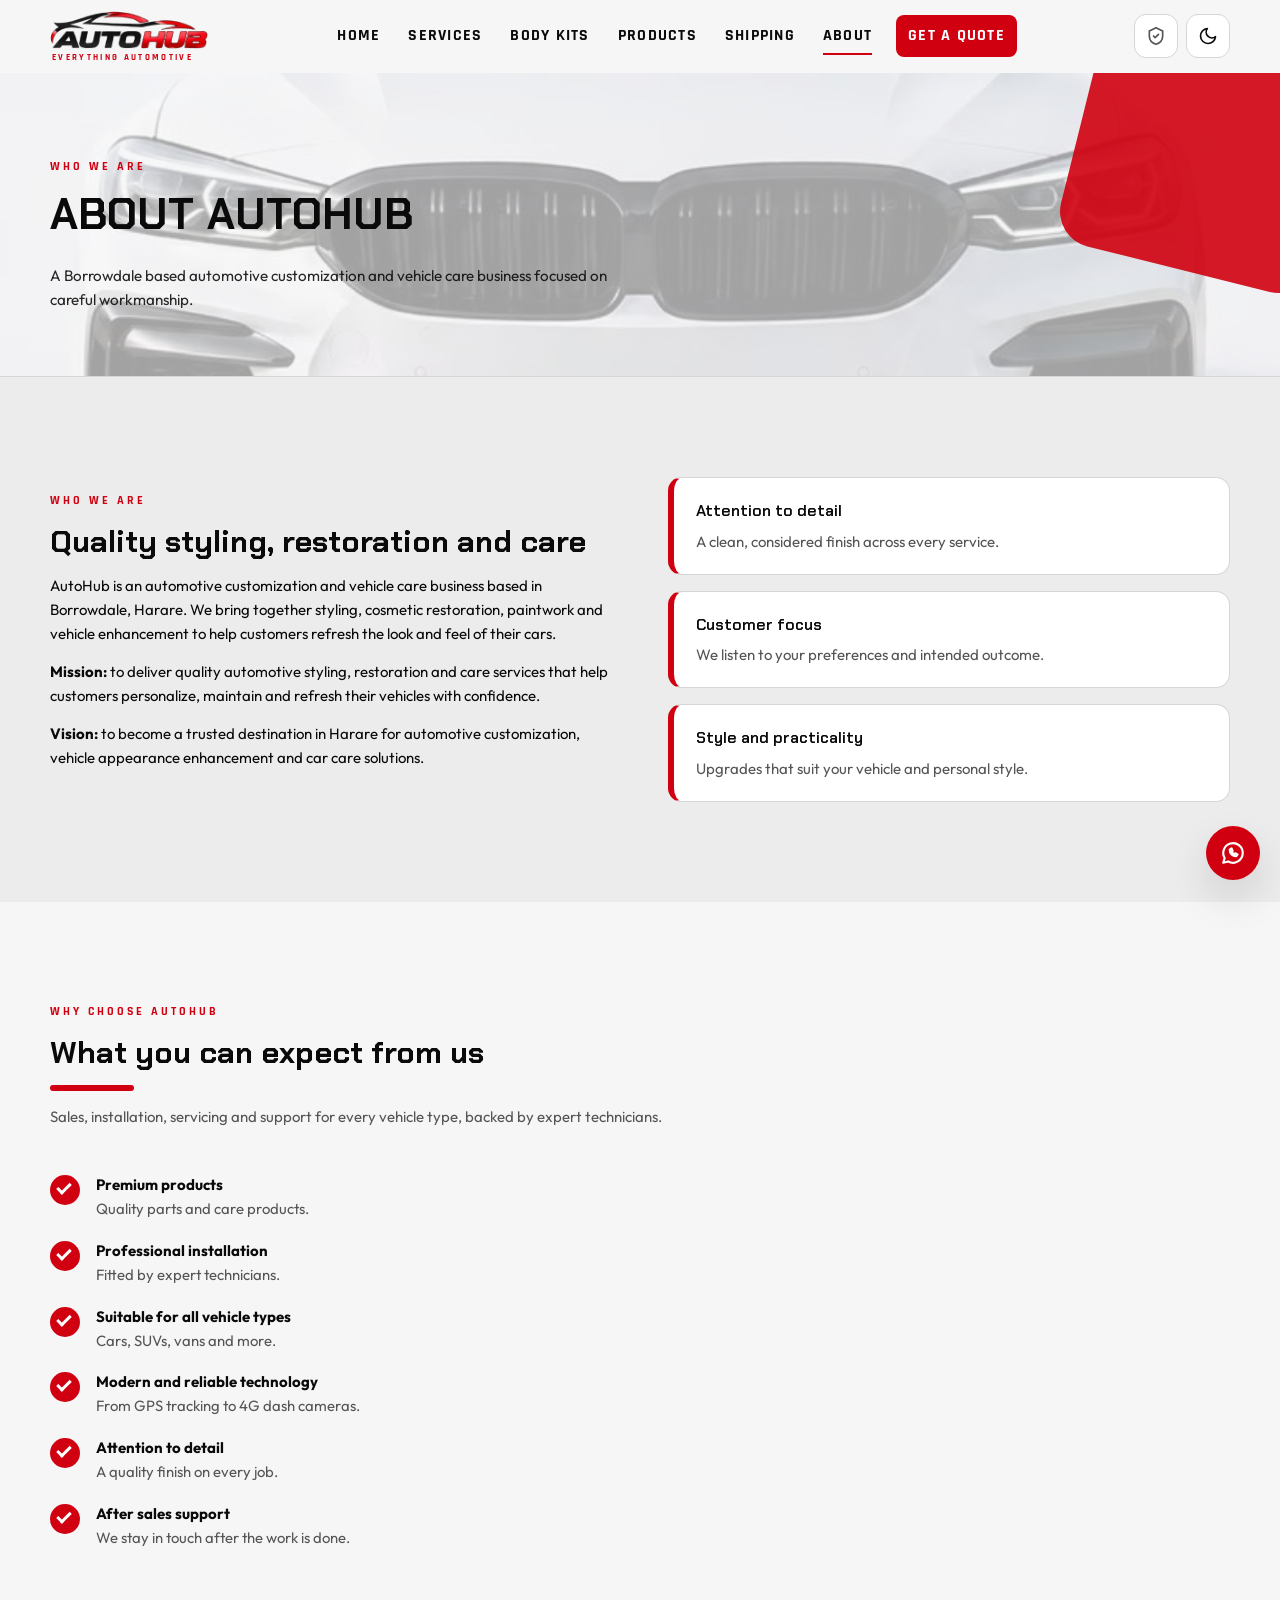
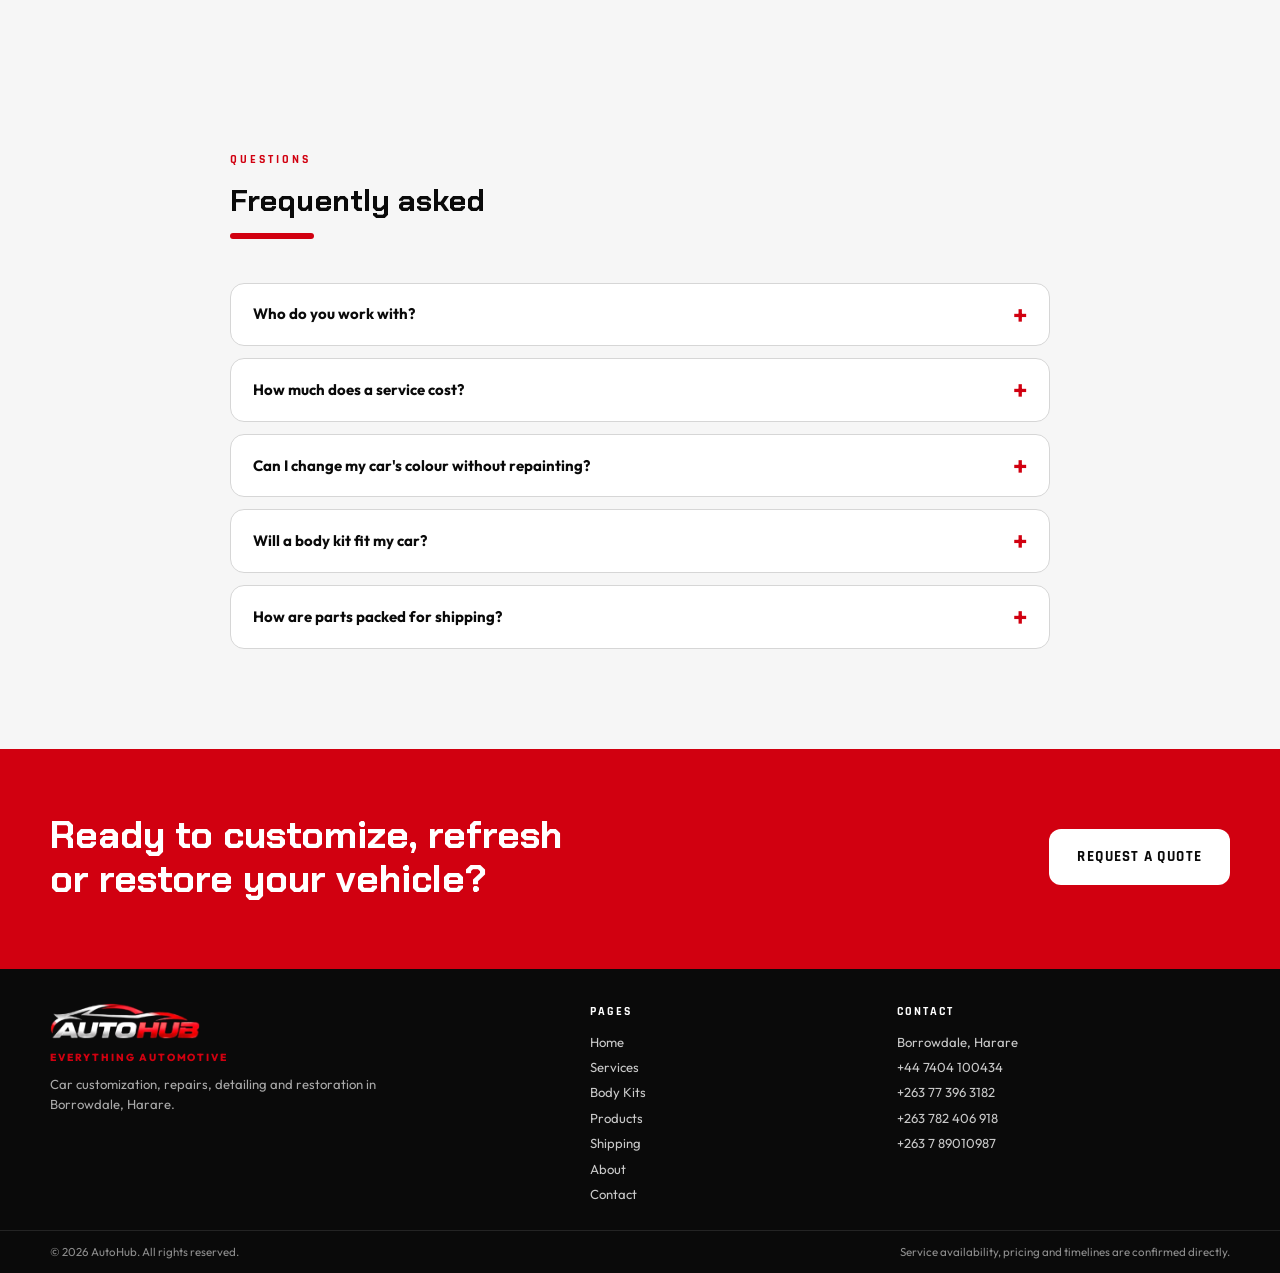
==== about.html @ 4d9de45c "first commit" ====
<!DOCTYPE html>
<html lang="en" data-theme="dark">
<head>
  <meta charset="UTF-8">
  <meta name="viewport" content="width=device-width, initial-scale=1">
  <title>About | AutoHub Harare</title>
  <meta name="description" content="About AutoHub: our mission, vision, values, process and frequently asked questions.">
  <meta name="theme-color" content="#0a0a0a">
  <link rel="icon" href="images/logo.png">
  <link rel="stylesheet" href="styles.css">
  <script>
    /* Set theme before paint to avoid a flash */
    (function () {
      try {
        var saved = localStorage.getItem("autohubTheme");
        var prefersLight = window.matchMedia("(prefers-color-scheme: light)").matches;
        document.documentElement.setAttribute("data-theme", saved || (prefersLight ? "light" : "dark"));
      } catch (e) {}
    })();
  </script>
</head>
<body>
  <div class="wipe" id="wipe" aria-hidden="true"><span class="wipemark"><b>A</b><img class="wipelogo" src="images/logo.png" alt="" onload="this.parentNode.classList.add('hasimg')" onerror="this.remove()"></span></div>
<a class="skip" href="#main">Skip to content</a>
  <div class="progress" id="progress" aria-hidden="true"></div>

  <header class="header" id="header">
    <div class="wrap headerrow">
      <a class="brand" href="index.html" aria-label="AutoHub home">
        <span class="brandmark" aria-hidden="true"><b>A</b><img class="brandlogo logod" src="images/logo.png" alt="" width="168" height="40" onload="this.parentNode.classList.add('hasimg')" onerror="this.remove()"><img class="brandlogo logol" src="images/logo-light.png" alt="" width="168" height="40" onload="this.parentNode.classList.add('hasimg')" onerror="this.remove()"></span>
        <span class="brandtext"><strong>AUTOHUB</strong><small>Everything Automotive</small></span>
      </a>

      <nav class="nav" id="nav" aria-label="Main navigation">
        <a href="index.html" class="navlink">Home</a>
        <a href="services.html" class="navlink">Services</a>
        <a href="bodykits.html" class="navlink">Body Kits</a>
        <a href="products.html" class="navlink">Products</a>
        <a href="shipping.html" class="navlink">Shipping</a>
        <a href="about.html" class="navlink">About</a>
        <a href="contact.html" class="navlink navcta">Get a Quote</a>
      </nav>

      <div class="headeractions">
        <a class="iconbtn adminlink" href="admin.html" aria-label="Admin dashboard" title="Admin dashboard">
          <svg viewBox="0 0 24 24" width="20" height="20" fill="none" stroke="currentColor" stroke-width="2" stroke-linecap="round" stroke-linejoin="round" aria-hidden="true">
            <path d="M12 2l8 4v6c0 5-3.5 8.5-8 10-4.5-1.5-8-5-8-10V6z"/>
            <path d="M9 12l2 2 4-4"/>
          </svg>
        </a>
        <button class="iconbtn" id="themeToggle" type="button" aria-label="Switch to light mode" aria-pressed="false">
          <svg class="iconsun" viewBox="0 0 24 24" width="20" height="20" fill="none" stroke="currentColor" stroke-width="2" stroke-linecap="round" aria-hidden="true"><circle cx="12" cy="12" r="4"/><path d="M12 2v2M12 20v2M4.9 4.9l1.4 1.4M17.7 17.7l1.4 1.4M2 12h2M20 12h2M4.9 19.1l1.4-1.4M17.7 6.3l1.4-1.4"/></svg>
          <svg class="iconmoon" viewBox="0 0 24 24" width="20" height="20" fill="none" stroke="currentColor" stroke-width="2" stroke-linecap="round" stroke-linejoin="round" aria-hidden="true"><path d="M21 12.8A9 9 0 1 1 11.2 3a7 7 0 0 0 9.8 9.8z"/></svg>
        </button>
        <button class="iconbtn burger" id="burger" type="button" aria-label="Open menu" aria-expanded="false" aria-controls="nav">
          <span></span><span></span><span></span>
        </button>
      </div>
    </div>
  </header>

  <main id="main">
    <section class="pagehero ph-car">
      <div class="wrap">
        <p class="eyebrow reveal">Who we are</p>
        <h1 class="reveal">About AutoHub</h1>
        <p class="lead reveal">A Borrowdale based automotive customization and vehicle care business focused on careful workmanship.</p>
      </div>
    </section>

    <section class="section alt" id="about">
      <div class="wrap split">
        <div class="reveal">
          <p class="eyebrow">Who we are</p>
          <h2>Quality styling, restoration and care</h2>
          <p>AutoHub is an automotive customization and vehicle care business based in Borrowdale, Harare. We bring together styling, cosmetic restoration, paintwork and vehicle enhancement to help customers refresh the look and feel of their cars.</p>
          <p><b>Mission:</b> to deliver quality automotive styling, restoration and care services that help customers personalize, maintain and refresh their vehicles with confidence.</p>
          <p><b>Vision:</b> to become a trusted destination in Harare for automotive customization, vehicle appearance enhancement and car care solutions.</p>
        </div>
        <div class="values reveal">
          <div><h3>Attention to detail</h3><p>A clean, considered finish across every service.</p></div>
          <div><h3>Customer focus</h3><p>We listen to your preferences and intended outcome.</p></div>
          <div><h3>Style and practicality</h3><p>Upgrades that suit your vehicle and personal style.</p></div>
        </div>
      </div>
    </section>

    <section class="section" id="why">
      <div class="wrap">
        <header class="sechead reveal">
          <p class="eyebrow">Why choose AutoHub</p>
          <h2>What you can expect from us</h2>
          <p>Sales, installation, servicing and support for every vehicle type, backed by expert technicians.</p>
        </header>
        <ul class="checks whylist reveal">
          <li><span class="tick" aria-hidden="true"></span><div><b>Premium products</b><p>Quality parts and care products.</p></div></li>
          <li><span class="tick" aria-hidden="true"></span><div><b>Professional installation</b><p>Fitted by expert technicians.</p></div></li>
          <li><span class="tick" aria-hidden="true"></span><div><b>Suitable for all vehicle types</b><p>Cars, SUVs, vans and more.</p></div></li>
          <li><span class="tick" aria-hidden="true"></span><div><b>Modern and reliable technology</b><p>From GPS tracking to 4G dash cameras.</p></div></li>
          <li><span class="tick" aria-hidden="true"></span><div><b>Attention to detail</b><p>A quality finish on every job.</p></div></li>
          <li><span class="tick" aria-hidden="true"></span><div><b>After sales support</b><p>We stay in touch after the work is done.</p></div></li>
        </ul>
      </div>
    </section>

    <section class="section" id="faq">
      <div class="wrap narrow">
        <header class="sechead reveal">
          <p class="eyebrow">Questions</p>
          <h2>Frequently asked</h2>
        </header>
        <div class="faq reveal">
          <details><summary>Who do you work with?</summary><p>We welcome private vehicle owners and customers seeking appearance upgrades, cosmetic repairs, paintwork, interior refreshes and personalized styling.</p></details>
          <details><summary>How much does a service cost?</summary><p>Specific scope, materials, timelines and pricing are confirmed during consultation, so the work is matched to your vehicle and goals.</p></details>
          <details><summary>Can I change my car's colour without repainting?</summary><p>Car wrapping is available for customers who want to change or personalize their car's appearance. Ask us about the options.</p></details>
          <details><summary>Will a body kit fit my car?</summary><p>Kits are designed according to original vehicle data. Share your vehicle details and we will confirm the right option.</p></details>
          <details><summary>How are parts packed for shipping?</summary><p>Parts are protected with thickened cartons, pearl cotton and a shockproof design, and can ship by sea, air or express.</p></details>
        </div>
      </div>
    </section>

    <section class="cta">
      <div class="wrap ctarow">
        <h2 class="reveal">Ready to customize, refresh or restore your vehicle?</h2>
        <a class="btn btnlight reveal" href="contact.html">Request a Quote</a>
      </div>
    </section>
  </main>

  <footer class="footer">
    <div class="wrap footgrid">
      <div class="footbrand">
        <a class="footlogo" href="index.html" aria-label="AutoHub home"><span class="footmark"><b>A</b><img src="images/logo.png" alt="" width="142" height="34" onload="this.parentNode.classList.add('hasimg')" onerror="this.remove()"></span><strong>AUTOHUB</strong></a>
        <p class="footmotto">Everything Automotive</p>
        <p>Car customization, repairs, detailing and restoration in Borrowdale, Harare.</p>
      </div>
      <nav class="footcol" aria-label="Footer navigation">
        <h4>Pages</h4>
        <a href="index.html">Home</a>
        <a href="services.html">Services</a>
        <a href="bodykits.html">Body Kits</a>
        <a href="products.html">Products</a>
        <a href="shipping.html">Shipping</a>
        <a href="about.html">About</a>
        <a href="contact.html">Contact</a>
      </nav>
      <div class="footcol">
        <h4>Contact</h4>
        <span>Borrowdale, Harare</span>
        <a href="tel:+447404100434">+44 7404 100434</a>
        <a href="tel:+263773963182">+263 77 396 3182</a>
        <a href="tel:+263782406918">+263 782 406 918</a>
        <a href="tel:+263789010987">+263 7 89010987</a>
      </div>
    </div>
    <div class="footbar">
      <div class="wrap footbarrow">
        <p>&copy; <span id="year"></span> AutoHub. All rights reserved.</p>
        <p>Service availability, pricing and timelines are confirmed directly.</p>
      </div>
    </div>
  </footer>

  <a class="whatsapp" href="https://wa.me/263773963182" target="_blank" rel="noopener" aria-label="Chat with AutoHub on WhatsApp">
    <svg viewBox="0 0 24 24" width="26" height="26" fill="none" stroke="currentColor" stroke-width="2" stroke-linecap="round" stroke-linejoin="round" aria-hidden="true"><path d="M21 12a9 9 0 0 1-13.400 7.800L3 21l1.300-4.400A9 9 0 1 1 21 12z"/><path d="M9 9c0 3.500 2.500 6 6 6l1.200-1.700-2.200-1-.9.800c-1-.4-1.800-1.200-2.200-2.200l.8-.9-1-2.200z"/></svg>
  </a>
  <button class="totop" id="toTop" type="button" aria-label="Back to top">
    <svg viewBox="0 0 24 24" width="22" height="22" fill="none" stroke="currentColor" stroke-width="2.500" stroke-linecap="round" stroke-linejoin="round" aria-hidden="true"><path d="M12 19V5M5 12l7-7 7 7"/></svg>
  </button>

  <div class="cursor" id="cursor" aria-hidden="true"></div>
  <div class="toast" id="toast" role="status" aria-live="polite"></div>
  <script src="script.js"></script>
</body>
</html>
---- styles.css ----
@import url("https://fonts.googleapis.com/css2?family=Chakra+Petch:wght@600;700&family=Rajdhani:wght@600;700&family=Orbitron:wght@700;800&family=Outfit:wght@300..700&display=swap");
/* AutoHub styles. Black and red palette, flat colours only, dark and light themes. */

:root {
  --red: #e30613;
  --redhover: #ff1a28;
  --bg: #0a0a0a;
  --bg2: #121212;
  --card: #171717;
  --text: #f5f5f5;
  --muted: #a8a8a8;
  --line: #2b2b2b;
  --onred: #ffffff;
  --shadow: 0 18px 40px rgba(0, 0, 0, 0.55);
  --radius: 14px;
  --ease: cubic-bezier(0.22, 1, 0.36, 1);
}

[data-theme="light"] {
  --red: #d10010;
  --redhover: #b8000e;
  --bg: #f6f6f6;
  --bg2: #ececec;
  --card: #ffffff;
  --text: #0a0a0a;
  --muted: #555555;
  --line: #d6d6d6;
  --shadow: 0 18px 40px rgba(0, 0, 0, 0.12);
}

*, *::before, *::after { box-sizing: border-box; }
html { scroll-behavior: smooth; scroll-padding-top: 84px; }
body {
  margin: 0;
  font-family: "Outfit", "Segoe UI", system-ui, -apple-system, Roboto, Helvetica, Arial, sans-serif;
  font-size: 15px;
  background: var(--bg);
  color: var(--text);
  line-height: 1.6;
  transition: background 0.4s var(--ease), color 0.4s var(--ease);
  overflow-x: hidden;
}
img, svg { max-width: 100%; display: block; }
a { color: inherit; text-decoration: none; }
h1, h2, h3, p { margin: 0; }
ul, ol { margin: 0; padding: 0; list-style: none; }
button, input, select, textarea { font: inherit; color: inherit; }
button { cursor: pointer; }
:focus-visible { outline: 3px solid var(--red); outline-offset: 3px; }

.wrap { width: min(1180px, 100% - 40px); margin-inline: auto; }
.narrow { width: min(820px, 100% - 40px); }
.muted { color: var(--muted); }
.small { font-size: 0.85rem; color: var(--muted); }
.red { color: var(--red); }

.skip {
  position: absolute; left: 12px; top: -60px; z-index: 200;
  background: var(--red); color: var(--onred); padding: 10px 16px; border-radius: 8px;
  transition: top 0.2s;
}
.skip:focus { top: 12px; }

.progress {
  position: fixed; top: 0; left: 0; height: 4px; width: 100%;
  background: var(--red); transform: scaleX(0); transform-origin: left; z-index: 150;
}

/* Header */
.header {
  position: sticky; top: 0; z-index: 100;
  background: var(--bg);
  border-bottom: 1px solid transparent;
  transition: border-color 0.3s, box-shadow 0.3s, background 0.4s;
}
.header.scrolled { border-color: var(--line); box-shadow: var(--shadow); }
.headerrow { display: flex; align-items: center; justify-content: space-between; height: var(--hh, 72px); gap: 16px; }

.brand { display: flex; align-items: center; gap: 12px; }
.brandmark {
  width: 42px; height: 42px; display: grid; place-items: center;
  background: var(--red); color: var(--onred); font-weight: 900; font-size: 1.4rem;
  border-radius: 10px; transform: skewX(-8deg);
  transition: transform 0.4s var(--ease);
}
.brand:hover .brandmark { transform: skewX(-8deg) rotate(-6deg) scale(1.08); }
.brandtext { display: flex; flex-direction: column; line-height: 1.1; }
.brandtext strong { letter-spacing: 0.14em; font-size: 1.05rem; }
.brandtext small { color: var(--muted); font-size: 0.68rem; letter-spacing: 0.12em; text-transform: uppercase; }

.nav { display: flex; align-items: center; gap: 4px; }
.navlink {
  position: relative; padding: 8px 12px; font-size: 0.93rem; font-weight: 600; border-radius: 8px;
}
.navlink::after {
  content: ""; position: absolute; left: 12px; right: 12px; bottom: 2px; height: 2px;
  background: var(--red); transform: scaleX(0); transform-origin: left; transition: transform 0.3s var(--ease);
}
.navlink:hover::after, .navlink.active::after { transform: scaleX(1); }
.navcta { background: var(--red); color: var(--onred); margin-left: 8px; }
.navcta::after { display: none; }
.navcta:hover { background: var(--redhover); }

.headeractions { display: flex; gap: 8px; align-items: center; }
.iconbtn {
  width: 44px; height: 44px; display: grid; place-items: center;
  background: var(--card); border: 1px solid var(--line); border-radius: 12px;
  transition: transform 0.3s var(--ease), border-color 0.3s, background 0.3s;
}
.iconbtn:hover { border-color: var(--red); transform: translateY(-2px); }
.iconsun, .iconmoon { grid-area: 1 / 1; transition: transform 0.5s var(--ease), opacity 0.3s; }
[data-theme="dark"] .iconmoon { transform: rotate(90deg) scale(0); opacity: 0; }
[data-theme="light"] .iconsun { transform: rotate(-90deg) scale(0); opacity: 0; }

.burger { display: none; flex-direction: column; gap: 5px; align-items: center; justify-content: center; }
.burger span { width: 20px; height: 2px; background: var(--text); transition: transform 0.3s var(--ease), opacity 0.2s; }
.burger[aria-expanded="true"] span:nth-child(1) { transform: translateY(7px) rotate(45deg); }
.burger[aria-expanded="true"] span:nth-child(2) { opacity: 0; }
.burger[aria-expanded="true"] span:nth-child(3) { transform: translateY(-7px) rotate(-45deg); }

/* Buttons */
.btn {
  display: inline-flex; align-items: center; justify-content: center; gap: 8px;
  padding: 14px 26px; border-radius: 12px; font-weight: 700; border: 2px solid transparent;
  transition: transform 0.3s var(--ease), background 0.3s, color 0.3s, border-color 0.3s;
}
.btn:hover { transform: translateY(-3px); }
.btnred { background: var(--red); color: var(--onred); }
.btnred:hover { background: var(--redhover); }
.btnghost { border-color: var(--text); background: transparent; }
.btnghost:hover { background: var(--text); color: var(--bg); }
.btnrow { display: flex; flex-wrap: wrap; gap: 14px; margin-top: 30px; }
.full { width: 100%; margin-top: 8px; }

/* Hero */
.hero { position: relative; padding-top: 56px; overflow: hidden; }
.herogrid { display: grid; grid-template-columns: 1.1fr 0.9fr; gap: 40px; align-items: center; min-height: 560px; }
.eyebrow {
  color: var(--red); font-weight: 800; letter-spacing: 0.2em; text-transform: uppercase;
  font-size: 0.8rem; margin-bottom: 14px;
}
h1 { font-size: clamp(2.6rem, 7vw, 5.6rem); line-height: 1; font-weight: 900; letter-spacing: -0.02em; text-transform: uppercase; }
.line { display: block; overflow: hidden; padding-bottom: 0.06em; }
.line span { display: inline-block; transform: translateY(110%); animation: rise 0.9s var(--ease) forwards; }
.line:nth-child(2) span { animation-delay: 0.12s; }
.line:nth-child(3) span { animation-delay: 0.24s; }
@keyframes rise { to { transform: translateY(0); } }
.lead { margin-top: 26px; max-width: 54ch; color: var(--muted); font-size: 1.1rem; }

.herovisual { position: relative; aspect-ratio: 1; max-width: 330px; width: 100%; margin-inline: auto; display: grid; place-items: center; }
.redblock {
  position: absolute; inset: 10% 6% 6% 14%; background: var(--red); border-radius: 32px;
  transform: rotate(-6deg); animation: floaty 7s ease-in-out infinite;
}
.wheel { position: relative; width: 82%; color: var(--text); animation: spin 18s linear infinite; }
.wheel .hub { fill: var(--bg); }
.wheel .hubdot { fill: var(--red); }
.herovisual:hover .wheel { animation-duration: 3s; }
@keyframes spin { to { transform: rotate(360deg); } }
@keyframes floaty { 0%, 100% { transform: rotate(-6deg) translateY(0); } 50% { transform: rotate(-4deg) translateY(-14px); } }
.tag {
  position: absolute; background: var(--card); border: 1px solid var(--line); padding: 8px 16px;
  border-radius: 999px; font-weight: 700; font-size: 0.85rem; box-shadow: var(--shadow);
  animation: floaty2 5s ease-in-out infinite;
}
.tag1 { top: 8%; left: 2%; }
.tag2 { top: 46%; right: -2%; animation-delay: 0.8s; }
.tag3 { bottom: 6%; left: 10%; animation-delay: 1.6s; }
@keyframes floaty2 { 0%, 100% { translate: 0 0; } 50% { translate: 0 -10px; } }

.marquee { margin-top: 56px; background: var(--red); color: #0a0a0a; overflow: hidden; padding: 16px 0; transform: skewY(-1.2deg); }
.track { display: flex; gap: 28px; width: max-content; align-items: center; animation: scroll 32s linear infinite; font-weight: 800; text-transform: uppercase; letter-spacing: 0.08em; white-space: nowrap; }
.track i { width: 10px; height: 10px; background: #0a0a0a; transform: rotate(45deg); }
.marquee:hover .track { animation-play-state: paused; }
@keyframes scroll { to { transform: translateX(-50%); } }

/* Stats */
.stats { padding: 70px 0 20px; }
.statgrid { display: grid; grid-template-columns: repeat(4, 1fr); gap: 20px; }
.stat { text-align: center; padding: 26px 10px; background: var(--card); border: 1px solid var(--line); border-radius: var(--radius); transition: transform 0.4s var(--ease), border-color 0.3s; }
.stat:hover { transform: translateY(-6px); border-color: var(--red); }
.stat b { display: block; font-size: clamp(2.2rem, 5vw, 3.4rem); color: var(--red); line-height: 1; }
.stat span { color: var(--muted); font-weight: 600; }

/* Sections */
.section { padding: 100px 0; }
.alt { background: var(--bg2); transition: background 0.4s; }
.sechead { max-width: 720px; margin-bottom: 44px; }
.sechead p:last-child { color: var(--muted); margin-top: 14px; }
h2 { font-size: clamp(1.9rem, 4vw, 3rem); line-height: 1.1; font-weight: 900; letter-spacing: -0.01em; }
h3 { font-size: 1.2rem; }
.split { display: grid; grid-template-columns: 1fr 1fr; gap: 56px; align-items: start; }
.split p { margin-top: 14px; }

/* Filters and cards */
.filters { display: flex; flex-wrap: wrap; gap: 10px; margin-bottom: 28px; }
.chip { padding: 9px 20px; border-radius: 999px; background: var(--card); border: 1px solid var(--line); font-weight: 700; transition: background 0.3s, color 0.3s, border-color 0.3s, transform 0.3s var(--ease); }
.chip:hover { border-color: var(--red); transform: translateY(-2px); }
.chip.active { background: var(--red); color: var(--onred); border-color: var(--red); }

.cards { display: grid; grid-template-columns: repeat(3, 1fr); gap: 22px; }
.card {
  position: relative; background: var(--card); border: 1px solid var(--line); border-radius: var(--radius);
  padding: 32px 28px 36px; overflow: hidden;
  transition: transform 0.4s var(--ease), border-color 0.3s, opacity 0.4s, box-shadow 0.4s;
}
.card::after { content: ""; position: absolute; left: 0; bottom: 0; height: 5px; width: 100%; background: var(--red); transform: scaleX(0); transform-origin: left; transition: transform 0.5s var(--ease); }
.card:hover { transform: translateY(-8px); border-color: var(--red); box-shadow: var(--shadow); }
.card:hover::after { transform: scaleX(1); }
.card svg { color: var(--red); margin-bottom: 18px; transition: transform 0.5s var(--ease); }
.card:hover svg { transform: scale(1.15) rotate(-6deg); }
.card p { color: var(--muted); margin-top: 10px; }
.cardnum { position: absolute; top: 18px; right: 22px; font-weight: 900; font-size: 2.2rem; color: var(--line); transition: color 0.3s; }
.card:hover .cardnum { color: var(--red); }
.card.hide { display: none; }

/* Materials */
.tabs { display: flex; flex-wrap: wrap; gap: 8px; margin: 24px 0 18px; }
.tab { padding: 10px 20px; border-radius: 10px; border: 1px solid var(--line); background: var(--card); font-weight: 700; transition: background 0.3s, color 0.3s, border-color 0.3s; }
.tab:hover { border-color: var(--red); }
.tab.active { background: var(--red); color: var(--onred); border-color: var(--red); }
.panel { background: var(--card); border: 1px solid var(--line); border-radius: var(--radius); padding: 26px; }
.panel h3 { margin-bottom: 8px; }
.panel.swap { animation: swap 0.5s var(--ease); }
@keyframes swap { from { opacity: 0; transform: translateY(12px); } to { opacity: 1; transform: none; } }
.meter { margin: 20px 0 14px; display: grid; gap: 12px; }
.meterrow { display: grid; grid-template-columns: 110px 1fr; gap: 12px; align-items: center; font-size: 0.9rem; font-weight: 600; }
.bar { height: 10px; background: var(--line); border-radius: 99px; overflow: hidden; }
.bar i { display: block; height: 100%; width: 0; background: var(--red); border-radius: 99px; transition: width 0.8s var(--ease); }

.benefits { display: grid; gap: 16px; }
.benefits li { display: flex; gap: 16px; align-items: center; background: var(--card); border: 1px solid var(--line); padding: 20px 22px; border-radius: var(--radius); transition: transform 0.4s var(--ease), border-color 0.3s; }
.benefits li:hover { transform: translateX(8px); border-color: var(--red); }
.benefits svg { color: var(--red); flex: none; }
.benefits b { display: block; }
.benefits span { color: var(--muted); font-size: 0.93rem; }

/* Fitment demo */
.fitgrid { display: grid; grid-template-columns: 1.2fr 0.8fr; gap: 40px; align-items: start; }
.fitdemo { background: var(--card); border: 1px solid var(--line); border-radius: var(--radius); padding: 28px; }
.fitstage { --gap: 1px; height: 220px; display: flex; align-items: center; justify-content: center; background: var(--bg2); border-radius: 12px; overflow: hidden; padding: 0 16px; }
.fender, .kitpanel { height: 150px; flex: 1; background: var(--text); border-radius: 16px; max-width: 240px; }
.fender { border-top-right-radius: 4px; border-bottom-right-radius: 4px; }
.kitpanel { background: var(--red); border-top-left-radius: 4px; border-bottom-left-radius: 4px; transition: translate 0.2s; }
.gapmark { position: relative; width: calc(var(--gap) * 6px); height: 150px; background: var(--bg); transition: width 0.15s; flex: none; }
.gapmark span { position: absolute; top: -26px; left: 50%; transform: translateX(-50%); font-size: 0.8rem; font-weight: 800; white-space: nowrap; color: var(--red); }
.fitstage[data-state="bad"] .kitpanel { animation: shake 0.5s ease-in-out infinite; }
@keyframes shake { 0%, 100% { translate: 0 0; } 25% { translate: 0 -3px; } 75% { translate: 0 3px; } }
.sliderlabel { display: block; margin-top: 22px; font-weight: 700; }
input[type="range"] { width: 100%; margin-top: 10px; accent-color: var(--red); height: 28px; }
.verdict { margin-top: 12px; padding: 14px 16px; border-left: 5px solid var(--red); background: var(--bg2); border-radius: 6px; }

.checks { display: grid; gap: 18px; }
.checks li { display: flex; gap: 16px; align-items: flex-start; }
.checks p { color: var(--muted); font-size: 0.93rem; }
.tick { flex: none; width: 30px; height: 30px; background: var(--red); border-radius: 50%; position: relative; margin-top: 2px; }
.tick::after { content: ""; position: absolute; left: 10px; top: 5px; width: 8px; height: 14px; border: solid var(--onred); border-width: 0 3px 3px 0; transform: rotate(45deg); }

/* Shipping */
.packgrid { display: grid; grid-template-columns: repeat(4, 1fr); gap: 20px; }
.pack { background: var(--card); border: 1px solid var(--line); padding: 28px 24px; border-radius: var(--radius); transition: transform 0.4s var(--ease), border-color 0.3s; }
.pack:hover { transform: translateY(-8px); border-color: var(--red); }
.pack svg { color: var(--red); margin-bottom: 14px; }
.pack p { color: var(--muted); margin-top: 8px; font-size: 0.95rem; }

.route { margin-top: 36px; background: var(--card); border: 1px solid var(--line); border-radius: var(--radius); padding: 28px; }
.routetabs { display: flex; flex-wrap: wrap; gap: 8px; }
.rtab { padding: 10px 22px; border-radius: 10px; background: var(--bg2); border: 1px solid var(--line); font-weight: 800; text-transform: uppercase; letter-spacing: 0.06em; font-size: 0.85rem; transition: background 0.3s, color 0.3s; }
.rtab.active { background: var(--red); color: var(--onred); border-color: var(--red); }
.routeline { display: flex; align-items: center; gap: 12px; margin: 34px 0 18px; }
.routeline .dot { width: 16px; height: 16px; background: var(--text); border-radius: 50%; flex: none; }
.routeline .dot.end { background: var(--red); }
.rail { position: relative; flex: 1; height: 4px; background: var(--line); border-radius: 4px; }
.rail i { position: absolute; left: 0; top: 0; height: 100%; width: 0; background: var(--red); border-radius: 4px; }
.vehicle { position: absolute; top: -30px; left: 0; width: 56px; height: 56px; color: var(--red); translate: -50% 0; }
.vehicle svg { width: 100%; height: 100%; }
.route.go .rail i { animation: fill var(--dur, 4s) var(--ease) forwards; }
.route.go .vehicle { animation: drive var(--dur, 4s) var(--ease) forwards; }
@keyframes fill { to { width: 100%; } }
@keyframes drive { to { left: 100%; } }
.routetext { color: var(--muted); }

/* Process */
.steps { display: grid; grid-template-columns: repeat(4, 1fr); gap: 22px; counter-reset: s; }
.steps li { position: relative; padding: 28px 24px; background: var(--card); border: 1px solid var(--line); border-radius: var(--radius); transition: transform 0.4s var(--ease), border-color 0.3s; }
.steps li:hover { transform: translateY(-8px); border-color: var(--red); }
.steps span { display: grid; place-items: center; width: 46px; height: 46px; background: var(--red); color: var(--onred); font-weight: 900; border-radius: 12px; margin-bottom: 16px; transform: skewX(-8deg); }
.steps p { color: var(--muted); margin-top: 8px; font-size: 0.95rem; }

/* Values */
.values { display: grid; gap: 16px; }
.values div { background: var(--card); border: 1px solid var(--line); border-left: 6px solid var(--red); padding: 20px 22px; border-radius: var(--radius); transition: transform 0.4s var(--ease); }
.values div:hover { transform: translateX(8px); }
.values p { margin-top: 6px; color: var(--muted); }

/* FAQ */
.faq { display: grid; gap: 12px; }
details { background: var(--card); border: 1px solid var(--line); border-radius: var(--radius); transition: border-color 0.3s; }
details[open] { border-color: var(--red); }
summary { list-style: none; cursor: pointer; padding: 18px 22px; font-weight: 700; display: flex; justify-content: space-between; align-items: center; gap: 16px; }
summary::-webkit-details-marker { display: none; }
summary::after { content: "+"; font-size: 1.6rem; color: var(--red); transition: transform 0.3s var(--ease); line-height: 1; }
details[open] summary::after { transform: rotate(45deg); }
details p { padding: 0 22px 20px; color: var(--muted); animation: swap 0.4s var(--ease); }

/* Contact */
.contact { background: var(--bg2); }
.contactgrid { display: grid; grid-template-columns: 1fr 1fr; gap: 56px; align-items: start; }
.contactgrid > div > p { margin-top: 16px; color: var(--muted); }
.contactlist { margin-top: 28px; display: grid; gap: 10px; }
.contactlist li { display: flex; justify-content: space-between; gap: 12px; padding: 14px 18px; background: var(--card); border: 1px solid var(--line); border-radius: 12px; transition: border-color 0.3s, transform 0.3s var(--ease); }
.contactlist li:hover { border-color: var(--red); transform: translateX(6px); }
.contactlist span { color: var(--muted); }
.contactlist a:hover { color: var(--red); }

.form { background: var(--card); border: 1px solid var(--line); border-radius: var(--radius); padding: 30px; display: grid; gap: 8px; }
.form label { font-weight: 700; font-size: 0.9rem; margin-top: 6px; }
.form input, .form select, .form textarea {
  width: 100%; padding: 13px 14px; background: var(--bg); border: 1px solid var(--line); border-radius: 10px;
  transition: border-color 0.3s, box-shadow 0.3s;
}
.form input:focus, .form select:focus, .form textarea:focus { outline: none; border-color: var(--red); box-shadow: 0 0 0 3px rgba(227, 6, 19, 0.25); }
.form textarea { resize: vertical; }
.error { color: var(--red); font-weight: 700; }

/* Footer and floating buttons */
.footer { padding: 44px 0; border-top: 1px solid var(--line); }
.footrow { display: grid; gap: 10px; }
.footrow strong { letter-spacing: 0.14em; margin-right: 12px; }
.footrow span { color: var(--muted); }
.whatsapp, .totop {
  position: fixed; right: 20px; width: 54px; height: 54px; display: grid; place-items: center;
  border-radius: 50%; z-index: 90; box-shadow: var(--shadow); transition: transform 0.3s var(--ease), opacity 0.3s;
}
.whatsapp { bottom: 20px; background: var(--red); color: var(--onred); animation: pulse 2.600s ease-out infinite; }
.whatsapp:hover { transform: scale(1.1) rotate(-8deg); }
@keyframes pulse { 0% { box-shadow: 0 0 0 0 rgba(227, 6, 19, 0.6); } 70%, 100% { box-shadow: 0 0 0 20px rgba(227, 6, 19, 0); } }
.totop { bottom: 88px; background: var(--card); color: var(--text); border: 1px solid var(--line); opacity: 0; pointer-events: none; transform: translateY(12px); }
.totop.show { opacity: 1; pointer-events: auto; transform: none; }
.totop:hover { border-color: var(--red); color: var(--red); }

/* Scroll reveal */
.reveal { opacity: 0; transform: translateY(34px); transition: opacity 0.8s var(--ease), transform 0.8s var(--ease); }
.reveal.in { opacity: 1; transform: none; }

/* Responsive */
@media (max-width: 980px) {
  .herogrid, .split, .fitgrid, .contactgrid { grid-template-columns: 1fr; }
  .herogrid { min-height: 0; }
  .herovisual { max-width: 270px; }
  .cards { grid-template-columns: repeat(2, 1fr); }
  .packgrid, .steps { grid-template-columns: repeat(2, 1fr); }
  .statgrid { grid-template-columns: repeat(2, 1fr); }
  .section { padding: 76px 0; }
}

@media (max-width: 980px) {
  .burger { display: flex; }
  .nav {
    position: fixed; inset: var(--hh, 72px) 0 auto 0; flex-direction: column; align-items: stretch; gap: 0;
    background: var(--bg); border-bottom: 1px solid var(--line); padding: 10px 20px 22px;
    transform: translateY(-12px); opacity: 0; visibility: hidden;
    transition: transform 0.4s var(--ease), opacity 0.3s, visibility 0.3s;
  }
  .nav.open { transform: none; opacity: 1; visibility: visible; }
  .navlink { padding: 14px 8px; border-bottom: 1px solid var(--line); }
  .navlink::after { display: none; }
  .navcta { margin: 14px 0 0; text-align: center; border: 0; border-radius: 10px; }
}

@media (max-width: 600px) {
  .wrap, .narrow { width: calc(100% - 28px); }
  .cards, .packgrid, .steps { grid-template-columns: 1fr; }
  .brandtext small { display: none; }
  .contactlist li { flex-direction: column; gap: 2px; }
  .fitstage { height: 190px; }
  .fender, .kitpanel, .gapmark { height: 120px; }
  .meterrow { grid-template-columns: 90px 1fr; }
  .tag { font-size: 0.75rem; padding: 6px 12px; }
  .form, .fitdemo, .route { padding: 20px; }
}


/* Multi page additions */
.pagehero { background-color: var(--bg2); padding: 84px 0 64px; border-bottom: 1px solid var(--line); position: relative; overflow: hidden; }
.pagehero::before { content: ""; position: absolute; right: -60px; top: -60px; width: 260px; height: 260px; background: var(--red); border-radius: 36px; transform: rotate(14deg); opacity: 0.9; }
.pagehero .wrap { position: relative; }
.pagehero h1 { font-size: clamp(2.4rem, 6vw, 4.4rem); }
.pagehero .lead { max-width: 60ch; }

.linkcard { display: block; position: relative; }
.linkcard .more { display: inline-block; margin-top: 16px; font-weight: 800; color: var(--red); position: relative; padding-right: 22px; }
.linkcard .more::after { content: ""; position: absolute; right: 0; top: 50%; width: 12px; height: 12px; border: solid var(--red); border-width: 3px 3px 0 0; transform: translateY(-50%) rotate(45deg); transition: right 0.3s var(--ease); }
.linkcard:hover .more::after { right: -8px; }

.cta { background: var(--red); color: #ffffff; padding: 64px 0; }
.ctarow { display: flex; align-items: center; justify-content: space-between; gap: 24px; flex-wrap: wrap; }
.ctarow h2 { max-width: 22ch; font-size: clamp(1.6rem, 3.4vw, 2.4rem); }
.btnlight { background: #ffffff; color: #0a0a0a; }
.btnlight:hover { background: #0a0a0a; color: #ffffff; }

@media (max-width: 600px) {
  .pagehero { padding: 60px 0 44px; }
  .pagehero::before { width: 160px; height: 160px; right: -50px; top: -50px; }
  .ctarow { flex-direction: column; align-items: flex-start; }
}

/* ===== Interactive and photo layer ===== */
:root { --veil: rgba(10, 10, 10, 0.7); --veil2: rgba(10, 10, 10, 0.82); --bri: 0.6; }
[data-theme="light"] { --veil: rgba(246, 246, 246, 0.52); --veil2: rgba(246, 246, 246, 0.66); --bri: 1; }

.sr { position: absolute; width: 1px; height: 1px; overflow: hidden; clip: rect(0 0 0 0); white-space: nowrap; }

/* Page transition and first load cover */
.wipe { position: fixed; inset: 0; z-index: 300; background: var(--red); display: grid; place-items: center; pointer-events: none; animation: wipeOut 0.7s cubic-bezier(0.77, 0, 0.18, 1) 0.45s forwards; }
.wipe.in { animation: wipeIn 0.5s cubic-bezier(0.77, 0, 0.18, 1) forwards; pointer-events: auto; }
@keyframes wipeOut { to { transform: translateY(-100%); } }
@keyframes wipeIn { from { transform: translateY(100%); } to { transform: translateY(0); } }
.wipemark { width: 84px; height: 84px; display: grid; place-items: center; background: #0a0a0a; color: #ffffff; font-weight: 900; font-size: 3rem; border-radius: 18px; transform: skewX(-8deg); animation: markpulse 0.7s ease-in-out infinite alternate; overflow: hidden; }
@keyframes markpulse { from { scale: 0.92; } to { scale: 1.08; } }
.wipemark.haslogo, .brandmark.haslogo { background: transparent; border-radius: 0; transform: none; width: auto; overflow: visible; }
.wipemark.haslogo { height: 96px; }
.brandmark.haslogo { height: 46px; }
.wipemark img, .brandmark img { height: 100%; width: auto; max-width: 180px; object-fit: contain; }

/* Cursor ring (mouse devices only) */
.cursor { display: none; }
@media (hover: hover) and (pointer: fine) {
  .cursor { display: block; position: fixed; left: 0; top: 0; width: 38px; height: 38px; border: 2px solid var(--red); border-radius: 50%; pointer-events: none; z-index: 400; opacity: 0; transition: opacity 0.3s, width 0.25s var(--ease), height 0.25s var(--ease), background 0.25s; }
  .cursor::after { content: ""; position: absolute; left: 50%; top: 50%; width: 6px; height: 6px; background: var(--red); border-radius: 50%; translate: -50% -50%; }
  .cursor.show { opacity: 1; }
  .cursor.hot { width: 68px; height: 68px; background: rgba(227, 6, 19, 0.16); }
  .cursor.down { width: 24px; height: 24px; }
}

/* Toast */
.toast { position: fixed; left: 50%; bottom: 24px; translate: -50% 30px; background: var(--text); color: var(--bg); padding: 12px 22px; border-radius: 12px; font-weight: 700; z-index: 350; opacity: 0; pointer-events: none; transition: opacity 0.3s, translate 0.4s var(--ease); max-width: calc(100% - 32px); text-align: center; }
.toast.show { opacity: 1; translate: -50% 0; }

/* Hero photo slideshow */
.hero { background: var(--bg); }
.herobg { position: absolute; inset: 0; z-index: 0; overflow: hidden; }
.herobg::after { content: ""; position: absolute; inset: 0; background: var(--veil); }
.slide { position: absolute; inset: -5%; background-size: cover; background-position: center; opacity: 0; filter: brightness(var(--bri)) contrast(1.05); translate: calc(var(--px, 0) * -18px) calc(var(--py, 0) * -12px); transition: opacity 1.3s ease, translate 0.5s ease-out; }
.slide.on { opacity: 1; animation: kenburns 10s ease-out forwards; }
@keyframes kenburns { from { transform: scale(1); } to { transform: scale(1.1); } }
.herogrid, .marquee { position: relative; z-index: 2; }
.hero .lead { color: var(--text); opacity: 0.88; }
.herodots { position: absolute; z-index: 3; right: max(20px, calc((100% - 1180px) / 2)); bottom: 118px; display: flex; gap: 10px; }
.hdot { width: 34px; height: 6px; padding: 0; border: 0; border-radius: 6px; background: var(--muted); opacity: 0.6; transition: width 0.4s var(--ease), background 0.3s, opacity 0.3s; }
.hdot:hover { opacity: 1; }
.hdot.on { width: 60px; background: var(--red); opacity: 1; }
.redblock { translate: calc(var(--px, 0) * 24px) calc(var(--py, 0) * 18px); transition: translate 0.4s ease-out; }
.wheel { translate: calc(var(--px, 0) * 12px) calc(var(--py, 0) * 9px); transition: translate 0.4s ease-out; }

.typedline { margin-top: 20px; font-weight: 800; font-size: 1.1rem; text-transform: uppercase; letter-spacing: 0.08em; min-height: 1.7em; }
.typedline b { color: var(--red); }
.caret { display: inline-block; width: 3px; height: 1.1em; background: var(--red); margin-left: 4px; vertical-align: -0.15em; animation: blink 0.9s steps(1) infinite; }
@keyframes blink { 50% { opacity: 0; } }

/* Page headers with photos */
.pagehero { background-size: cover; background-position: center; }
.ph-car { background-image: url(images/hero-car.jpg); }
.ph-paint { background-image: url(images/hero-paint.jpg); }
.ph-wheels { background-image: url(images/hero-wheels.jpg); }
.ph-kit { background-image: url(images/hero-kit.jpg); }
.ph-ship { background-image: url(images/hero-ship.jpg); }
.pagehero::after { content: ""; position: absolute; inset: 0; background: var(--veil2); z-index: 0; }
.pagehero::before { z-index: 1; }
.pagehero .wrap { z-index: 2; }
.pagehero .lead { color: var(--text); opacity: 0.88; }

/* Heading underline draws in */
.sechead h2::after { content: ""; display: block; width: 0; height: 6px; margin-top: 14px; background: var(--red); border-radius: 4px; transition: width 0.9s var(--ease) 0.3s; }
.sechead.in h2::after { width: 84px; }

/* Buttons: ripple and magnet */
.btn { position: relative; overflow: hidden; }
.magnet { translate: var(--mx, 0px) var(--my, 0px); }
.ripple { position: absolute; border-radius: 50%; background: currentColor; opacity: 0.28; transform: scale(0); animation: ripple 0.65s ease-out forwards; pointer-events: none; }
@keyframes ripple { to { transform: scale(1); opacity: 0; } }

/* Service cards open a details panel */
.card { cursor: pointer; }
.cardmore { display: inline-block; margin-top: 16px; font-weight: 800; color: var(--red); position: relative; padding-right: 22px; }
.cardmore::after { content: ""; position: absolute; right: 0; top: 50%; width: 11px; height: 11px; border: solid var(--red); border-width: 3px 3px 0 0; transform: translateY(-50%) rotate(45deg); transition: right 0.3s var(--ease); }
.card:hover .cardmore::after { right: -8px; }

.modal { position: fixed; inset: 0; z-index: 250; display: grid; place-items: center; padding: 20px; visibility: hidden; opacity: 0; transition: opacity 0.3s, visibility 0.3s; }
.modal.open { visibility: visible; opacity: 1; }
.modalbg { position: absolute; inset: 0; background: rgba(0, 0, 0, 0.74); }
.modalbox { position: relative; width: min(560px, 100%); max-height: 88vh; overflow: auto; background: var(--card); border: 1px solid var(--line); border-top: 6px solid var(--red); border-radius: var(--radius); padding: 34px 30px 30px; transform: translateY(34px) scale(0.96); transition: transform 0.45s var(--ease); }
.modal.open .modalbox { transform: none; }
.modalclose { position: absolute; top: 12px; right: 12px; width: 40px; height: 40px; border-radius: 10px; border: 1px solid var(--line); background: var(--bg2); font-size: 1.4rem; line-height: 1; transition: border-color 0.3s, color 0.3s, transform 0.3s var(--ease); }
.modalclose:hover { border-color: var(--red); color: var(--red); transform: rotate(90deg); }
.modalbox h3 { font-size: 1.6rem; padding-right: 40px; }
.modalbox .modallead { color: var(--muted); margin-top: 8px; }
.modalbox ul { margin: 20px 0; display: grid; gap: 12px; }
.modalbox li { display: flex; gap: 12px; align-items: flex-start; }
.modalbox li::before { content: ""; flex: none; width: 12px; height: 12px; margin-top: 7px; background: var(--red); transform: rotate(45deg); }
.modalbox .small { margin-bottom: 20px; }
.modalbtns { display: flex; flex-wrap: wrap; gap: 12px; }
body.locked { overflow: hidden; }

/* Materials and photos */
.panelrow { display: flex; gap: 18px; align-items: center; }
.matimg { width: 120px; height: 110px; object-fit: cover; border-radius: 12px; border: 1px solid var(--line); flex: none; }
.panel.swap .matimg { animation: pop 0.55s var(--ease); }
@keyframes pop { from { transform: scale(0.7) rotate(-8deg); opacity: 0; } to { transform: none; opacity: 1; } }
.figure { margin: 0 0 20px; overflow: hidden; border-radius: var(--radius); border: 1px solid var(--line); background: var(--card); }
.figure img { width: 100%; height: auto; display: block; transition: transform 0.8s var(--ease); }
.figure:hover img { transform: scale(1.05); }
.figure figcaption { padding: 12px 16px; color: var(--muted); font-size: 0.9rem; }
.rightcol .figure img { max-height: 380px; object-fit: contain; background: #eceff4; }
.figs { display: grid; gap: 20px; margin-bottom: 36px; }
.figs .figure { margin: 0; }
.figs .figure:first-child img { max-height: 420px; object-fit: cover; }

/* Before and after fitment slider */
.fitleft { display: grid; gap: 24px; }
.compare { background: var(--card); border: 1px solid var(--line); border-radius: var(--radius); padding: 20px; }
.cmpwrap { --pos: 50%; position: relative; overflow: hidden; border-radius: 10px; aspect-ratio: 436 / 276; background: var(--bg2); user-select: none; touch-action: pan-y; }
.cmpimg { position: absolute; inset: 0; width: 100%; height: 100%; object-fit: cover; display: block; }
.cmptop { position: absolute; inset: 0; clip-path: inset(0 calc(100% - var(--pos)) 0 0); }
.cmplabel { position: absolute; bottom: 12px; padding: 6px 14px; border-radius: 8px; font-size: 0.76rem; font-weight: 800; text-transform: uppercase; letter-spacing: 0.06em; color: #ffffff; pointer-events: none; }
.cmplabel.left { left: 12px; background: var(--red); }
.cmplabel.right { right: 12px; background: #0a0a0a; }
.cmphandle { position: absolute; top: 0; bottom: 0; left: var(--pos); width: 4px; background: #ffffff; translate: -50% 0; pointer-events: none; }
.cmphandle i { position: absolute; top: 50%; left: 50%; width: 46px; height: 46px; border-radius: 50%; background: var(--red); border: 3px solid #ffffff; translate: -50% -50%; }
.cmphandle i::before, .cmphandle i::after { content: ""; position: absolute; top: 50%; width: 9px; height: 9px; border: solid #ffffff; border-width: 3px 3px 0 0; }
.cmphandle i::before { left: 9px; transform: translateY(-50%) rotate(-135deg); }
.cmphandle i::after { right: 9px; transform: translateY(-50%) rotate(45deg); }
.cmpwrap input { position: absolute; inset: 0; width: 100%; height: 100%; margin: 0; opacity: 0; cursor: ew-resize; }
.cmpwrap:focus-within { outline: 3px solid var(--red); outline-offset: 3px; }
.compare .small { margin-top: 12px; }

/* Contact chips and preview */
.chipset { border: 0; padding: 0; margin: 10px 0 0; min-width: 0; display: flex; flex-wrap: wrap; gap: 8px; }
.chipset legend { font-weight: 700; font-size: 0.9rem; padding: 0; margin-bottom: 10px; float: left; width: 100%; }
.selchip { position: relative; margin: 0 !important; }
.selchip input { position: absolute; inset: 0; width: 100%; height: 100%; opacity: 0; cursor: pointer; margin: 0; }
.selchip span { display: inline-block; padding: 9px 16px; border-radius: 999px; border: 1px solid var(--line); background: var(--bg); font-weight: 700; font-size: 0.88rem; transition: background 0.3s, color 0.3s, border-color 0.3s, transform 0.3s var(--ease); }
.selchip:hover span { border-color: var(--red); }
.selchip input:checked + span { background: var(--red); border-color: var(--red); color: #ffffff; transform: scale(1.05); }
.selchip input:focus-visible + span { outline: 3px solid var(--red); outline-offset: 3px; }
.preview { background: var(--bg2); border: 1px dashed var(--line); border-radius: 10px; padding: 14px 16px; margin-top: 8px; }
.preview pre { margin: 8px 0 0; white-space: pre-wrap; font-family: inherit; color: var(--muted); font-size: 0.92rem; overflow-wrap: anywhere; }
.contactlist li { align-items: center; }
.contactlist .val { display: flex; align-items: center; gap: 10px; flex-wrap: wrap; justify-content: flex-end; }
.copybtn { border: 1px solid var(--line); background: transparent; border-radius: 8px; padding: 4px 12px; font-size: 0.78rem; font-weight: 700; transition: border-color 0.3s, color 0.3s, background 0.3s; }
.copybtn:hover { border-color: var(--red); color: var(--red); }

/* 3D tilt on mouse hover (set by script) */
.tilt.tilting { transform: perspective(800px) rotateX(var(--rx, 0deg)) rotateY(var(--ry, 0deg)) translateY(-8px); transition: transform 0.12s ease-out, border-color 0.3s, box-shadow 0.4s; }

@media (max-width: 980px) {
  .herodots { bottom: 100px; }
  .rightcol .figure img { max-height: 300px; }
}
@media (max-width: 600px) {
  .panelrow { flex-direction: column; align-items: flex-start; }
  .modalbox { padding: 28px 20px 22px; }
  .herodots { right: 14px; bottom: 90px; }
  .hdot { width: 24px; } .hdot.on { width: 40px; }
  .contactlist .val { justify-content: flex-start; }
}
/* Reduced motion: only the heavy effects are switched off. The ticker, hero slideshow and typing keep running. */
@media (prefers-reduced-motion: reduce) {
  html { scroll-behavior: auto; }
  .wipe, .cursor { display: none !important; }
  .slide.on { animation: none; }
}


/* ===== Round three: logo, streaks, finder, letters, extra motion ===== */
.brandlogo { height: 46px; width: auto; max-width: 170px; object-fit: contain; display: block; transition: transform 0.4s var(--ease); }
.brand:hover .brandlogo { transform: rotate(-5deg) scale(1.08); }
.wipelogo { height: 110px; width: auto; max-width: 260px; object-fit: contain; animation: markpulse 0.7s ease-in-out infinite alternate; }

.herovisual { margin-inline: auto 0; }
.herogrid { grid-template-columns: 1.3fr 0.7fr; }
.wheel { rotate: var(--spin, 0deg); }

.streak { position: absolute; z-index: 1; left: -240px; height: 5px; width: 200px; background: var(--red); opacity: 0.75; transform: skewX(-30deg); animation: streak 5.5s linear infinite; pointer-events: none; }
.streak.s1 { top: 22%; animation-delay: 0s; }
.streak.s2 { top: 52%; width: 300px; height: 3px; animation-delay: 1.8s; animation-duration: 4.5s; }
.streak.s3 { top: 78%; width: 140px; animation-delay: 3.2s; animation-duration: 6.5s; }
@keyframes streak { from { left: -320px; } to { left: 110%; } }

/* Finder */
.finder { display: grid; grid-template-columns: 1.1fr 0.9fr; gap: 28px; align-items: stretch; }
.finderopts { display: flex; flex-wrap: wrap; gap: 12px; align-content: flex-start; }
.opt { padding: 14px 22px; border-radius: 14px; border: 1px solid var(--line); background: var(--card); font-weight: 800; font-size: 1rem; transition: transform 0.35s var(--ease), background 0.3s, color 0.3s, border-color 0.3s; }
.opt:hover { border-color: var(--red); transform: translateY(-4px) rotate(-1deg); }
.opt.on { background: var(--red); border-color: var(--red); color: #ffffff; transform: scale(1.05); }
.result { background: var(--card); border: 1px solid var(--line); border-left: 6px solid var(--red); border-radius: var(--radius); padding: 26px; display: flex; flex-direction: column; justify-content: center; min-height: 190px; }
.result.pop { animation: swap 0.5s var(--ease); }
.result h3 { font-size: 1.5rem; margin-bottom: 8px; }
.result p { color: var(--muted); }
.result .btn { margin-top: 18px; align-self: flex-start; }

/* Letter by letter page titles */
.ch { display: inline-block; opacity: 0; transform: translateY(46px) rotate(7deg); animation: chIn 0.65s var(--ease) forwards; animation-delay: calc(var(--i) * 45ms + 350ms); }
.chsp { display: inline-block; width: 0.3em; }
@keyframes chIn { to { opacity: 1; transform: none; } }

/* Parallax on page header photos */
.pagehero { background-position: center calc(50% + var(--sy, 0) * 0.25px); }

/* Reveal from the sides */
.reveal.from-left { transform: translateX(-56px); }
.reveal.from-right { transform: translateX(56px); }
.reveal.in.from-left, .reveal.in.from-right { transform: none; }

/* Shine sweep on cards */
.card::before, .pack::before { content: ""; position: absolute; top: 0; left: -70%; width: 28%; height: 100%; background: rgba(255, 255, 255, 0.08); transform: skewX(-20deg); transition: left 0.8s var(--ease); pointer-events: none; }
.pack { position: relative; overflow: hidden; }
.card:hover::before, .pack:hover::before { left: 140%; }

/* Theme switch grows from the button */
::view-transition-old(root), ::view-transition-new(root) { animation: none; mix-blend-mode: normal; }
::view-transition-new(root) { animation: themeReveal 0.8s cubic-bezier(0.22, 1, 0.36, 1); }
@keyframes themeReveal { from { clip-path: circle(0 at var(--tx, 90%) var(--ty, 40px)); } to { clip-path: circle(150vmax at var(--tx, 90%) var(--ty, 40px)); } }

@media (max-width: 980px) {
  .finder { grid-template-columns: 1fr; }
  .herogrid { grid-template-columns: 1fr; }
  .herovisual { margin-inline: auto; }
}

main { overflow-x: clip; }
@media (max-width: 980px) {
  .reveal.from-left, .reveal.from-right { transform: translateY(34px); }
  .reveal.in.from-left, .reveal.in.from-right { transform: none; }
}

/* ===== Round four: header, hero on phones, footer, products ===== */
:root { --hh: 72px; }

/* Brand text: name with motto underneath */
.brand { gap: 10px; min-width: 0; }
.brandtext strong { font-size: 1.05rem; letter-spacing: 0.16em; line-height: 1.1; }
.brandtext small { color: var(--red); font-weight: 800; letter-spacing: 0.2em; font-size: 0.62rem; margin-top: 3px; white-space: nowrap; }

/* Hero slides: the photo element is only used on phones and tablets */
.slide { background-image: var(--img); }
.slide img { display: none; }
.herogrid { position: relative; z-index: 2; }

/* Footer */
.footer { background: #0a0a0a; color: #c9c9c9; border-top: 4px solid var(--red); padding: 34px 0 0; font-size: 0.82rem; line-height: 1.55; }
.footgrid { display: grid; grid-template-columns: 1.5fr 0.8fr 1fr; gap: 28px 40px; padding-bottom: 26px; }
.footlogo { display: inline-flex; align-items: center; gap: 10px; color: #ffffff; }
.footlogo img { height: 34px; width: auto; max-width: 120px; object-fit: contain; }
.footlogo strong { letter-spacing: 0.16em; font-size: 1rem; }
.footmotto { color: var(--red); font-weight: 800; letter-spacing: 0.18em; text-transform: uppercase; font-size: 0.64rem; margin: 6px 0 8px; }
.footbrand p:last-child { max-width: 38ch; color: #a9a9a9; }
.footcol { display: flex; flex-direction: column; gap: 5px; align-items: flex-start; }
.footcol h4 { margin: 0 0 6px; color: #ffffff; font-size: 0.72rem; letter-spacing: 0.18em; text-transform: uppercase; }
.footcol a, .footcol span { color: #c9c9c9; transition: color 0.25s, translate 0.25s var(--ease); }
.footcol a:hover { color: var(--red); translate: 4px 0; }
.footbar { border-top: 1px solid #242424; padding: 12px 0; font-size: 0.72rem; color: #8d8d8d; }
.footbarrow { display: flex; flex-wrap: wrap; gap: 6px 24px; justify-content: space-between; }
.footbar p { margin: 0; }

/* Explore cards */
.packgrid.auto { grid-template-columns: repeat(auto-fit, minmax(210px, 1fr)); }

/* ----- Products ----- */
.ptools { display: flex; flex-wrap: wrap; gap: 14px; align-items: center; justify-content: space-between; margin-bottom: 22px; }
.psearch { position: relative; flex: 1 1 260px; max-width: 460px; }
.psearch svg { position: absolute; left: 14px; top: 50%; translate: 0 -50%; color: var(--muted); pointer-events: none; }
.psearch input { width: 100%; padding: 13px 16px 13px 44px; background: var(--card); border: 1px solid var(--line); border-radius: 12px; transition: border-color 0.3s, box-shadow 0.3s; }
.psearch input:focus { outline: none; border-color: var(--red); box-shadow: 0 0 0 3px rgba(227, 6, 19, 0.25); }
.psort { display: flex; align-items: center; gap: 10px; font-weight: 700; font-size: 0.9rem; }
.psort select { padding: 12px 14px; background: var(--card); border: 1px solid var(--line); border-radius: 12px; font-weight: 600; cursor: pointer; transition: border-color 0.3s; }
.psort select:hover, .psort select:focus { outline: none; border-color: var(--red); }
.pcount { color: var(--muted); font-weight: 700; margin: 0 0 18px; font-size: 0.92rem; }
.pnote { margin-top: 30px; }

.pgrid { display: grid; grid-template-columns: repeat(3, 1fr); gap: 24px; }
.pcard { position: relative; display: flex; flex-direction: column; background: var(--card); border: 1px solid var(--line); border-radius: var(--radius); overflow: hidden; animation: cardIn 0.65s var(--ease) both; animation-delay: calc(var(--i, 0) * 70ms); transition: transform 0.45s var(--ease), border-color 0.3s, box-shadow 0.45s; }
@keyframes cardIn { from { opacity: 0; transform: translateY(38px) scale(0.96); } to { opacity: 1; transform: none; } }
.pcard:hover { transform: translateY(-8px); border-color: var(--red); box-shadow: var(--shadow); }
.pimg { position: relative; background: #e9edf3; aspect-ratio: 4 / 3; display: grid; place-items: center; overflow: hidden; cursor: zoom-in; }
.pimg img { width: 100%; height: 100%; object-fit: contain; padding: 12px; transition: transform 0.8s var(--ease); }
.pcard:hover .pimg img { transform: scale(1.09); }
.pbadge { position: absolute; top: 12px; left: 12px; background: var(--red); color: #ffffff; font-size: 0.7rem; font-weight: 800; letter-spacing: 0.1em; text-transform: uppercase; padding: 5px 11px; border-radius: 6px; }
.qv { position: absolute; left: 50%; bottom: 12px; translate: -50% 140%; background: #0a0a0a; color: #ffffff; font-weight: 800; font-size: 0.8rem; padding: 8px 18px; border-radius: 999px; transition: translate 0.45s var(--ease); white-space: nowrap; }
.pcard:hover .qv, .pimg:focus-visible .qv { translate: -50% 0; }
.pbody { padding: 18px 20px 20px; display: flex; flex-direction: column; gap: 9px; flex: 1; }
.pcat { color: var(--red); font-size: 0.72rem; font-weight: 800; letter-spacing: 0.14em; text-transform: uppercase; margin: 0; }
.pbody h3 { font-size: 1.12rem; line-height: 1.3; }
.plink { background: none; border: 0; padding: 0; text-align: left; font: inherit; font-weight: 800; color: inherit; transition: color 0.25s; }
.plink:hover { color: var(--red); }
.mats { display: flex; flex-wrap: wrap; gap: 6px; }
.mats span { font-size: 0.7rem; font-weight: 800; border: 1px solid var(--line); border-radius: 6px; padding: 2px 8px; color: var(--muted); }
.pfoot { margin-top: auto; padding-top: 8px; display: flex; align-items: flex-end; justify-content: space-between; gap: 12px; }
.price { font-size: 1.6rem; font-weight: 900; color: var(--red); line-height: 1; }
.price small { display: block; font-size: 0.62rem; letter-spacing: 0.16em; text-transform: uppercase; color: var(--muted); font-weight: 800; margin-bottom: 5px; }
.padd { padding: 10px 16px; border-radius: 10px; border: 2px solid var(--text); background: transparent; font-weight: 800; font-size: 0.85rem; transition: background 0.3s, color 0.3s, border-color 0.3s, transform 0.3s var(--ease); }
.padd:hover { background: var(--text); color: var(--bg); transform: translateY(-2px); }
.padd.on { background: var(--red); border-color: var(--red); color: #ffffff; }
.fcard { color: inherit; }
.fcard.pin { opacity: 0; animation: none; transform: translateY(40px); transition: opacity 0.8s var(--ease) calc(var(--i, 0) * 90ms), transform 0.8s var(--ease) calc(var(--i, 0) * 90ms), border-color 0.3s, box-shadow 0.45s; }
.fcard.pin.in { opacity: 1; transform: none; }
.fcard.pin.in:hover { transform: translateY(-8px); transition-delay: 0s; }
.fcard .more { color: var(--red); font-weight: 800; font-size: 0.88rem; position: relative; padding-right: 20px; }
.fcard .more::after { content: ""; position: absolute; right: 0; top: 50%; width: 10px; height: 10px; border: solid var(--red); border-width: 3px 3px 0 0; transform: translateY(-50%) rotate(45deg); transition: right 0.3s var(--ease); }
.fcard:hover .more::after { right: -8px; }
.pempty { text-align: center; padding: 60px 20px; background: var(--card); border: 1px dashed var(--line); border-radius: var(--radius); }
.pempty p { color: var(--muted); margin-top: 8px; }

/* Quick view */
.modalbox.wide { width: min(900px, 100%); display: grid; grid-template-columns: 1fr 1fr; gap: 28px; padding: 30px; }
.zoom { position: relative; background: #e9edf3; border-radius: 12px; aspect-ratio: 1 / 1; overflow: hidden; display: grid; place-items: center; cursor: zoom-in; align-self: start; }
.zoom img { width: 100%; height: 100%; object-fit: contain; padding: 10px; transition: transform 0.35s var(--ease); }
.zoom.zoomed { cursor: zoom-out; }
.zoom.zoomed img { transform: scale(2.2); }
.pminfo h3 { font-size: 1.6rem; padding-right: 36px; margin-top: 6px; }
.pmprice { font-size: 2rem; font-weight: 900; color: var(--red); margin: 8px 0 10px; }
.pmdesc { color: var(--muted); }
.pmlabel { margin: 18px 0 8px; font-weight: 800; color: var(--text); }
.mopts { display: flex; flex-wrap: wrap; gap: 8px; }
.mopt { padding: 8px 16px; border-radius: 999px; border: 1px solid var(--line); background: var(--bg2); font-weight: 800; font-size: 0.85rem; transition: background 0.3s, color 0.3s, border-color 0.3s, transform 0.3s var(--ease); }
.mopt:hover { border-color: var(--red); }
.mopt.on { background: var(--red); border-color: var(--red); color: #ffffff; transform: scale(1.05); }
.pmpoints { margin: 18px 0; display: grid; gap: 8px; font-size: 0.92rem; }
.pmpoints li { display: flex; gap: 10px; align-items: flex-start; }
.pmpoints li::before { content: ""; flex: none; width: 9px; height: 9px; margin-top: 7px; background: var(--red); transform: rotate(45deg); }
.pminfo .modalbtns { margin-bottom: 14px; }
#pmAdd.on { background: var(--red); border-color: var(--red); color: #ffffff; }

/* Enquiry list button and drawer */
.enqbtn { position: fixed; left: 20px; bottom: 20px; z-index: 90; display: inline-flex; align-items: center; gap: 10px; padding: 12px 18px; border-radius: 999px; background: var(--text); color: var(--bg); border: 0; font-weight: 800; box-shadow: var(--shadow); transition: transform 0.3s var(--ease), background 0.3s; }
.enqbtn:hover { transform: translateY(-3px); }
.enqbtn.has { background: var(--red); color: #ffffff; }
.enqbtn.bump { animation: bump 0.5s var(--ease); }
@keyframes bump { 0% { transform: scale(1); } 40% { transform: scale(1.14); } 100% { transform: scale(1); } }
.enqcount { min-width: 24px; height: 24px; display: grid; place-items: center; border-radius: 50%; background: var(--bg); color: var(--text); font-size: 0.78rem; }
.enqbtn.has .enqcount { background: #ffffff; color: var(--red); }

.drawerwrap { position: fixed; inset: 0; z-index: 260; visibility: hidden; transition: visibility 0.4s; }
.drawerwrap.open { visibility: visible; }
.drawerbg { position: absolute; inset: 0; background: rgba(0, 0, 0, 0.7); opacity: 0; transition: opacity 0.4s; }
.drawerwrap.open .drawerbg { opacity: 1; }
.drawer { position: absolute; top: 0; right: 0; height: 100%; width: min(430px, 100%); background: var(--card); border-left: 4px solid var(--red); display: flex; flex-direction: column; transform: translateX(105%); transition: transform 0.55s var(--ease); }
.drawerwrap.open .drawer { transform: none; }
.drawerhead { display: flex; align-items: center; justify-content: space-between; padding: 20px 22px; border-bottom: 1px solid var(--line); position: relative; }
.drawerhead .modalclose { position: static; }
.drawerlist { flex: 1; overflow: auto; padding: 14px 22px; display: grid; gap: 12px; align-content: start; }
.eitem { display: grid; grid-template-columns: 64px 1fr auto 32px; gap: 12px; align-items: center; padding: 10px; border: 1px solid var(--line); border-radius: 12px; animation: cardIn 0.45s var(--ease) both; }
.eitem img { width: 64px; height: 52px; object-fit: contain; background: #e9edf3; border-radius: 8px; }
.eitem b { display: block; font-size: 0.9rem; line-height: 1.25; }
.eitem span { color: var(--muted); font-size: 0.78rem; }
.eitem strong { color: var(--red); }
.eremove { width: 30px; height: 30px; border-radius: 8px; border: 1px solid var(--line); background: transparent; font-size: 1.1rem; line-height: 1; transition: border-color 0.3s, color 0.3s, transform 0.3s var(--ease); }
.eremove:hover { border-color: var(--red); color: var(--red); transform: rotate(90deg); }
.drawerempty { color: var(--muted); padding: 30px 6px; text-align: center; }
.drawerfoot { padding: 18px 22px 22px; border-top: 1px solid var(--line); display: grid; gap: 10px; }
.drawerfoot .full { margin-top: 0; }
.drawerfoot .disabled { opacity: 0.4; pointer-events: none; }
.linkbtn { background: none; border: 0; color: var(--muted); font-weight: 700; text-decoration: underline; padding: 6px; }
.linkbtn:hover { color: var(--red); }

/* ----- Tablets and phones: the whole photo is shown (never cropped) behind the text, on a blurred copy of itself ----- */
@media (max-width: 980px) {
  .hero { padding-top: var(--hh, 56px); }
  .herobg { position: absolute; inset: 0; z-index: 0; background: var(--bg2); }
  .herobg::after { display: block; background: var(--veil); }
  .slide { inset: 0; background-image: none; filter: none; translate: none; }
  .slide.on { animation: none; }
  .slide::before { content: ""; position: absolute; inset: -10%; background: var(--img) center / cover no-repeat; filter: blur(16px) brightness(var(--bri)); }
  .slide img { display: block; position: absolute; left: 0; top: 50%; translate: 0 -50%; width: 100%; height: auto; max-height: 100%; object-fit: contain; filter: brightness(var(--bri)); }
  .streak { display: none; }
  .herodots { top: auto; bottom: 48px; left: 50%; right: auto; translate: -50% 0; }
  .hdot { width: 22px; }
  .hdot.on { width: 38px; }
  .herogrid { min-height: 0; padding: 30px 0 4px; gap: 0; }
  .herovisual { display: none; }
  .hero .lead { margin-top: 18px; }
  .marquee { margin-top: 30px; }
  .pgrid { grid-template-columns: repeat(2, 1fr); }
  .footgrid { grid-template-columns: 1.3fr 1fr 1fr; gap: 24px; }
  .modalbox.wide { grid-template-columns: 1fr; max-height: 90vh; }
  .zoom { aspect-ratio: 4 / 3; }
}

@media (max-width: 600px) {
  :root { --hh: 54px; }
  html { scroll-padding-top: 66px; }
  .headerrow { gap: 8px; }
  .brandlogo { height: 34px; }
  .brandtext strong { font-size: 0.92rem; letter-spacing: 0.14em; }
  .brandtext small { display: block; font-size: 0.52rem; letter-spacing: 0.17em; margin-top: 2px; }
  .iconbtn { width: 38px; height: 38px; border-radius: 10px; }
  .iconbtn svg { width: 18px; height: 18px; }
  .burger { gap: 4px; }
  .burger span { width: 18px; }
  .burger[aria-expanded="true"] span:nth-child(1) { transform: translateY(6px) rotate(45deg); }
  .burger[aria-expanded="true"] span:nth-child(3) { transform: translateY(-6px) rotate(-45deg); }
  .hero h1 { font-size: clamp(2.1rem, 10.8vw, 3rem); }
  .eyebrow { font-size: 0.7rem; margin-bottom: 10px; }
  .lead { font-size: 1rem; }
  .typedline { font-size: 0.92rem; margin-top: 14px; min-height: 1.5em; }
  .btnrow { flex-wrap: nowrap; gap: 10px; margin-top: 22px; }
  .btnrow .btn { flex: 1 1 0; padding: 14px 8px; font-size: 0.9rem; }
  .pgrid { grid-template-columns: 1fr; gap: 18px; }
  .ptools { gap: 10px; }
  .psearch { max-width: none; flex-basis: 100%; }
  .psort { width: 100%; justify-content: space-between; }
  .footgrid { grid-template-columns: 1fr 1fr; gap: 22px 16px; padding-bottom: 20px; }
  .footbrand { grid-column: 1 / -1; }
  .footbarrow { flex-direction: column; gap: 4px; }
  .enqbtn { left: 14px; bottom: 14px; padding: 11px 14px; }
  .enqlabel { display: none; }
  .modalbox.wide { padding: 24px 18px 20px; gap: 18px; }
  .pminfo h3 { font-size: 1.3rem; }
  .eitem { grid-template-columns: 52px 1fr auto 30px; gap: 8px; }
  .eitem img { width: 52px; height: 44px; }
}

.enqbtn[hidden], .brandlogo[hidden], .wipelogo[hidden], .footlogo img[hidden] { display: none; }
body.hasenq .footbar { padding-bottom: 66px; }
@media (max-width: 600px) { .footbar { padding-bottom: 66px; } }

#featuredGrid { grid-template-columns: repeat(4, 1fr); gap: 20px; }
@media (max-width: 980px) { #featuredGrid { grid-template-columns: repeat(2, 1fr); } }
@media (max-width: 600px) { #featuredGrid { grid-template-columns: 1fr; } }

/* ===== Round five: car care products, groups, details window, home rail ===== */
[hidden] { display: none !important; }

/* Product groups on the products page */
.pgroup + .pgroup { margin-top: 60px; }
.pgrouphead { display: flex; align-items: baseline; justify-content: space-between; gap: 16px; margin-bottom: 22px; padding-left: 16px; border-left: 6px solid var(--red); }
.pgrouphead h3 { font-size: clamp(1.3rem, 3vw, 1.8rem); font-weight: 900; }
.pgrouphead span { color: var(--muted); font-weight: 700; font-size: 0.9rem; }
.pgrid.care { grid-template-columns: repeat(4, 1fr); gap: 20px; }
.pimg.tall { aspect-ratio: 4 / 5; background: #0a0a0a; }
.pimg.tall img { object-fit: cover; padding: 0; }
.ptag { color: var(--muted); font-size: 0.88rem; margin: -2px 0 0; }

/* Details window */
.zoom.tall { aspect-ratio: 5 / 6; background: #0a0a0a; }
.zoom.tall img { object-fit: cover; padding: 0; }
.pminfo { min-width: 0; }
.pminfo.swap { animation: swap 0.45s var(--ease); }
.zoom img.swap { animation: pop 0.5s var(--ease); }
.pmtag { color: var(--muted); font-weight: 700; margin-top: 4px; }
.pmrow { display: flex; align-items: center; flex-wrap: wrap; gap: 12px; margin: 8px 0 10px; }
.pmrow .pmprice { margin: 0; }
.pmsize { display: inline-block; padding: 5px 14px; border-radius: 999px; background: var(--red); color: #ffffff; font-weight: 800; font-size: 0.82rem; letter-spacing: 0.04em; }
.pmfeat { margin: 0 0 18px; display: grid; gap: 10px; }
.pmfeat li { position: relative; padding-left: 26px; line-height: 1.35; }
.pmfeat li::before { content: ""; position: absolute; left: 3px; top: 6px; width: 10px; height: 10px; background: var(--red); transform: rotate(45deg); }
.pmfeat b { display: block; }
.pmfeat span { color: var(--muted); font-size: 0.9rem; }
#pmTagsBox { margin-bottom: 18px; }
.pmnav { position: absolute; top: 50%; translate: 0 -50%; width: 42px; height: 42px; border-radius: 50%; border: 2px solid #ffffff; background: rgba(10, 10, 10, 0.78); color: #ffffff; z-index: 2; transition: background 0.3s, transform 0.3s var(--ease); }
.pmnav.prev { left: 10px; } .pmnav.next { right: 10px; }
.pmnav:hover { background: var(--red); }
.pmnav::before { content: ""; position: absolute; top: 50%; left: 50%; width: 10px; height: 10px; border: solid #ffffff; border-width: 3px 3px 0 0; }
.pmnav.prev::before { transform: translate(-30%, -50%) rotate(-135deg); }
.pmnav.next::before { transform: translate(-70%, -50%) rotate(45deg); }
.pmnav.prev:hover { transform: translateX(-3px); }
.pmnav.next:hover { transform: translateX(3px); }

/* Home page product rail */
.prail { display: flex; gap: 20px; overflow-x: auto; scroll-snap-type: x mandatory; padding: 6px 4px 22px; margin: 0 -4px; scrollbar-width: thin; scrollbar-color: var(--red) var(--line); cursor: grab; }
.prail.drag { scroll-snap-type: none; cursor: grabbing; user-select: none; }
.prail .pcard { flex: 0 0 min(270px, 74vw); scroll-snap-align: start; }
.prail .pimg, .prail .pimg.tall { aspect-ratio: 1 / 1; }
.prail .pimg.tall img { object-position: 50% 46%; }
.prail::-webkit-scrollbar { height: 8px; }
.prail::-webkit-scrollbar-thumb { background: var(--red); border-radius: 8px; }
.prail::-webkit-scrollbar-track { background: var(--line); border-radius: 8px; }
.railbar { align-items: center; justify-content: space-between; margin-top: 6px; }
.railbtns { display: flex; gap: 10px; }
.railbtn { position: relative; width: 46px; height: 46px; border-radius: 12px; border: 1px solid var(--line); background: var(--card); transition: border-color 0.3s, background 0.3s, transform 0.3s var(--ease), opacity 0.3s; }
.railbtn:hover:not(:disabled) { border-color: var(--red); transform: translateY(-2px); }
.railbtn:disabled { opacity: 0.35; cursor: default; }
.railbtn::before { content: ""; position: absolute; top: 50%; left: 50%; width: 10px; height: 10px; border: solid var(--text); border-width: 3px 3px 0 0; }
.railbtn[data-dir="-1"]::before { transform: translate(-30%, -50%) rotate(-135deg); }
.railbtn[data-dir="1"]::before { transform: translate(-70%, -50%) rotate(45deg); }

@media (max-width: 1100px) { .pgrid.care { grid-template-columns: repeat(3, 1fr); } }
@media (max-width: 980px) {
  .pgrid.care { grid-template-columns: repeat(2, 1fr); }
  .zoom.tall { aspect-ratio: 1 / 1; }
  .zoom.tall img { object-fit: contain; }
}
@media (max-width: 600px) {
  .pgrid.care { grid-template-columns: repeat(2, 1fr); gap: 12px; }
  .pgrid.care .pbody { padding: 12px; gap: 6px; }
  .pgrid.care .pbody h3 { font-size: 0.95rem; }
  .pgrid.care .ptag { display: none; }
  .pgrid.care .price { font-size: 1.25rem; }
  .pgrid.care .pfoot { flex-wrap: wrap; gap: 8px; }
  .pgrid.care .padd { padding: 8px 10px; font-size: 0.78rem; }
  .pgrid.care .pbadge { top: 8px; left: 8px; font-size: 0.6rem; padding: 4px 8px; }
  .pgrid.care .qv { display: none; }
  .pgroup + .pgroup { margin-top: 44px; }
  .railbtns { display: none; }
  .railbar { justify-content: flex-start; }
  .pmnav { width: 38px; height: 38px; }
}

/* details list: stack title above its note */
.modalbox .pmfeat li { display: block; }
.modalbox .pmfeat li::before { margin: 0; }
.modalbox .pmfeat { margin: 0 0 18px; }
.modalbox .modalclose { z-index: 5; }

/* rail cards: fixed square picture area (works reliably inside a scrolling flex row) */
.prail { --cw: min(270px, 74vw); }
.prail .pcard { flex: 0 0 var(--cw); }
.prail .pimg, .prail .pimg.tall { flex: none; width: 100%; height: var(--cw); aspect-ratio: auto; }

/* ----- Type refresh: Barlow Condensed for headings, Manrope for text ----- */
h1, h2, h3, h4, .brandtext strong, .footlogo strong, .price, .stat b, .cardnum, .eyebrow, .typedline, .marquee .track, .pbadge, .pcat, .opt, .rtab, .chip, .tab, .btn, .navlink, .navcta, .footcol h4 { font-family: "Rajdhani", "Arial Narrow", Impact, sans-serif; }
h1 { font-size: clamp(2.3rem, 5.8vw, 4.4rem); font-weight: 800; letter-spacing: 0; line-height: 1.02; }
.pagehero h1 { font-size: clamp(2.1rem, 5vw, 3.5rem); }
h2 { font-size: clamp(1.7rem, 3.3vw, 2.4rem); font-weight: 800; letter-spacing: 0; }
h3 { font-size: 1.15rem; font-weight: 700; }
.lead { font-size: 1rem; }
.navlink, .navcta { font-size: 1.05rem; font-weight: 600; letter-spacing: 0.04em; text-transform: uppercase; }
.btn { font-size: 1rem; letter-spacing: 0.06em; text-transform: uppercase; font-weight: 700; }
.marquee .track { font-size: 1.05rem; letter-spacing: 0.1em; font-weight: 700; }
.brandtext strong { font-size: 1.15rem; letter-spacing: 0.16em; }
.price { font-size: 1.5rem; }
.modalbox h3, .pminfo h3 { font-size: 1.5rem; }

/* Logo marks: red letter until images/logo.png exists, then the picture */
.brandmark { position: relative; overflow: hidden; font-family: "Rajdhani", sans-serif; }
.brandmark b { font-weight: 800; }
.brandmark.hasimg { background: transparent; transform: none; width: auto; overflow: visible; }
.brandmark.hasimg b { display: none; }
.brand:hover .brandmark.hasimg { transform: none; }
.wipemark.hasimg { background: transparent; transform: none; width: auto; height: auto; animation: none; }
.wipemark.hasimg b { display: none; }
.wipemark b { font-family: "Rajdhani", sans-serif; font-weight: 800; }
.footmark { display: inline-grid; place-items: center; width: 32px; height: 32px; background: var(--red); color: #ffffff; font-family: "Rajdhani", sans-serif; font-weight: 800; font-size: 1.3rem; border-radius: 8px; transform: skewX(-8deg); }
.footmark.hasimg { background: transparent; width: auto; transform: none; }
.footmark.hasimg b { display: none; }

/* Active page in the phone menu */
@media (max-width: 980px) {
  .navlink { border-left: 4px solid transparent; transition: background 0.3s, border-color 0.3s, padding 0.3s var(--ease), color 0.3s; }
  .navlink.active:not(.navcta) { border-left-color: var(--red); background: var(--bg2); color: var(--red); padding-left: 16px; }
  .navlink[aria-current="page"]:not(.navcta) { border-left-color: var(--red); background: var(--bg2); color: var(--red); padding-left: 16px; }
}

/* ----- Second type pass: smaller, calmer sizes ----- */
body { font-size: 14px; }
h1 { font-size: clamp(2rem, 5vw, 3.6rem); font-weight: 700; letter-spacing: 0.005em; }
.pagehero h1 { font-size: clamp(1.9rem, 4.4vw, 3rem); }
h2 { font-size: clamp(1.5rem, 2.8vw, 2.05rem); font-weight: 700; }
h3 { font-size: 1.05rem; }
.lead { font-size: 0.95rem; }
.eyebrow { font-size: 0.72rem; letter-spacing: 0.22em; }
.typedline { font-size: 1rem; }
.navlink, .navcta { font-size: 0.98rem; }
.btn { font-size: 0.92rem; }
.brandtext strong { font-size: 1.05rem; }
.price { font-size: 1.35rem; }
.stat b { font-size: clamp(1.9rem, 4vw, 2.7rem); }
.modalbox h3, .pminfo h3 { font-size: 1.35rem; }
.marquee .track { font-size: 0.95rem; }
@media (max-width: 600px) {
  .hero h1 { font-size: clamp(1.9rem, 9.4vw, 2.6rem); }
  .lead { font-size: 0.92rem; }
  .btnrow .btn { font-size: 0.85rem; }
}

/* Logo image: shown on a black chip so it reads in both themes */
.brandmark.hasimg { background: #0a0a0a; border-radius: 10px; padding: 3px 7px; }
.brandmark.hasimg .brandlogo { height: 34px; width: auto; max-width: none; }
.brand:has(.brandmark.hasimg) .brandtext strong { display: none; }
.brand:has(.brandmark.hasimg) .brandtext small { display: block; margin-top: 0; }
@media (max-width: 600px) { .brandmark.hasimg .brandlogo { height: 28px; } .brand { gap: 8px; } }
.footmark.hasimg { background: transparent; }
.footlogo .footmark.hasimg + strong { display: none; }
.footlogo img { height: 40px; }
.wipemark.hasimg { background: #0a0a0a; padding: 14px 20px; border-radius: 18px; transform: none; }
.wipemark.hasimg .wipelogo { height: 70px; }
@media (max-width: 980px) {
  :root { --veil: rgba(10, 10, 10, 0.55); }
  [data-theme="light"] { --veil: rgba(246, 246, 246, 0.5); }
  .hero h1, .hero .lead { text-shadow: 0 0 14px var(--bg); }
}

/* Brand lockup: logo on top, motto directly beneath it */
.brand:has(.brandmark.hasimg) { flex-direction: column; align-items: flex-start; gap: 3px; }
.brand:has(.brandmark.hasimg) .brandtext small { font-size: 0.56rem; letter-spacing: 0.26em; padding-left: 2px; line-height: 1; }
@media (max-width: 600px) {
  .brandmark.hasimg { padding: 2px 6px; border-radius: 8px; }
  .brandmark.hasimg .brandlogo { height: 24px; }
  .brand:has(.brandmark.hasimg) { gap: 2px; }
  .brand:has(.brandmark.hasimg) .brandtext small { font-size: 0.5rem; letter-spacing: 0.22em; }
}

/* Phone hero: always a bold dark hero with white text over the full photo */
@media (max-width: 980px) {
  .herobg::after { background: rgba(10, 10, 10, 0.62); }
  .slide img, .slide::before { filter: none; }
  .slide::before { filter: blur(18px); }
  .hero .eyebrow { color: #ff4d52; }
  .hero h1, .hero .lead, .hero .typedline { color: #ffffff; text-shadow: none; }
  .hero h1 .red, .hero h1 .line:last-child { color: #ff2e35; }
  .hero .lead { opacity: 0.92; }
  .hero .btnghost { border-color: #ffffff; color: #ffffff; }
  .hero .btnghost:hover { background: #ffffff; color: #0a0a0a; }
  .hdot { background: rgba(255, 255, 255, 0.6); }
  .hdot.on { background: var(--red); }
}
@media (max-width: 980px) { .hero .typedline .red, .hero #typed { color: #ff2e35; } }

/* Marquee now sits below the hero; slideshow dots live at the bottom of the hero */
.hero { padding-bottom: 64px; }
.herodots { bottom: 26px; }
.marquee { margin-top: 16px; }
@media (max-width: 980px) {
  .hero { padding-bottom: 56px; }
  .herodots { bottom: 22px; }
  .marquee { margin-top: 18px; }
}

/* ----- Font set: Chakra Petch (headings), Rajdhani (menu, buttons, labels), Orbitron (prices and numbers), Outfit (body) ----- */
body { font-family: "Outfit", "Segoe UI", system-ui, sans-serif; font-size: 15px; }
h1, h2, h3, .modalbox h3, .pminfo h3, .result h3, .brandtext strong, .footlogo strong { font-family: "Chakra Petch", "Arial Narrow", sans-serif; }
.eyebrow, .navlink, .navcta, .btn, .typedline, .marquee .track, .chip, .tab, .rtab, .opt, .pbadge, .pcat, .footcol h4, .brandtext small, .hdot, .cmplabel { font-family: "Rajdhani", "Arial Narrow", sans-serif; }
.price, .stat b, .cardnum, .wipemark b, .brandmark b, .footmark b { font-family: "Orbitron", "Arial Black", sans-serif; }
h1 { font-weight: 700; letter-spacing: 0; font-size: clamp(1.9rem, 4.6vw, 3.3rem); line-height: 1.08; }
.pagehero h1 { font-size: clamp(1.8rem, 4vw, 2.7rem); }
h2 { font-weight: 700; font-size: clamp(1.4rem, 2.5vw, 1.9rem); line-height: 1.15; }
h3 { font-weight: 600; font-size: 1rem; }
.price { font-size: 1.15rem; font-weight: 700; }
.stat b { font-size: clamp(1.6rem, 3.4vw, 2.3rem); font-weight: 800; }
.cardnum { font-size: 1.6rem; }
.modalbox h3, .pminfo h3 { font-size: 1.25rem; }
.brandtext strong { font-size: 0.95rem; letter-spacing: 0.12em; }
.eyebrow { font-weight: 700; letter-spacing: 0.24em; font-size: 0.78rem; }
.navlink, .navcta, .btn { font-weight: 700; letter-spacing: 0.08em; }
.marquee .track { font-weight: 700; letter-spacing: 0.14em; }
.typedline { font-weight: 700; letter-spacing: 0.1em; }
@media (max-width: 600px) { .hero h1 { font-size: clamp(1.75rem, 8.4vw, 2.3rem); } }

/* Marquee: straight band attached directly under the hero, no gap */
.marquee { transform: none; margin: 0; position: relative; z-index: 3; }
@media (max-width: 980px) { .marquee { margin: 0; } }

/* ===== Transparent logo: no black box. Light theme shows the dark lettered version ===== */
.brandmark.hasimg { background: transparent; padding: 0; border-radius: 0; transform: none; overflow: visible; }
.brandmark.hasimg .brandlogo { height: 38px; width: auto; max-width: none; }
.brandlogo.logol { display: none; }
[data-theme="light"] .brandlogo.logol { display: block; }
[data-theme="light"] .brandlogo.logod { display: none; }
.brand:hover .brandlogo { transform: scale(1.05) rotate(0deg); }
@media (max-width: 600px) {
  .brandmark.hasimg { padding: 0; }
  .brandmark.hasimg .brandlogo { height: 30px; }
}
/* Page loader: white silhouette of the logo on the red cover */
.wipemark.hasimg { background: transparent; padding: 0; border-radius: 0; transform: none; animation: none; }
.wipemark.hasimg .wipelogo { height: auto; width: min(300px, 62vw); max-width: none; filter: brightness(0) invert(1); animation: markpulse 0.7s ease-in-out infinite alternate; }
.footmark.hasimg { background: transparent; }
.footlogo img { height: 36px; width: auto; max-width: none; }

/* ===== Services modal with flyer picture ===== */
.modalbox.svcbox { width: min(1000px, 100%); display: grid; grid-template-columns: minmax(0, 340px) minmax(0, 1fr); gap: 28px; padding: 30px; align-items: start; }
.modalbox.svcbox.noimg { grid-template-columns: minmax(0, 1fr); width: min(640px, 100%); }
.svcfig { position: sticky; top: 0; min-width: 0; }
.svcpic { background: #0a0a0a; border-radius: 12px; max-height: 76vh; overflow: auto; border: 1px solid var(--line); }
.svcpic img { width: 100%; height: auto; display: block; }
.svcthumbs { display: flex; gap: 8px; margin-top: 10px; }
.svcthumbs[hidden] { display: none; }
.svcthumb { width: 62px; height: 62px; padding: 0; border: 2px solid var(--line); border-radius: 10px; overflow: hidden; background: #0a0a0a; transition: border-color 0.3s, transform 0.3s var(--ease); }
.svcthumb img { width: 100%; height: 100%; object-fit: cover; object-position: top; }
.svcthumb.on, .svcthumb:hover { border-color: var(--red); transform: translateY(-2px); }
.svcinfo { min-width: 0; }
.svcinfo h3 { padding-right: 40px; }
.svcinfo .pmtag { color: var(--red); font-weight: 700; margin-top: 6px; }
.pmfeat.cols { grid-template-columns: repeat(2, minmax(0, 1fr)); gap: 8px 20px; }
.svcchips { margin-bottom: 6px; }
.svcchips span { font-size: 0.8rem; padding: 4px 11px; border-radius: 999px; }
.svcinfo .modalbtns { margin-top: 18px; }
@media (max-width: 980px) {
  .modalbox.svcbox { grid-template-columns: minmax(0, 1fr); gap: 18px; padding: 26px 18px 20px; }
  .svcfig { position: static; }
  .svcpic { max-height: 300px; }
}
@media (max-width: 520px) { .pmfeat.cols { grid-template-columns: minmax(0, 1fr); } }

/* ===== Brand chips, support and body kit style grids ===== */
.brandbox { margin-top: 34px; }
.brandrow { display: flex; flex-wrap: wrap; gap: 10px; margin-top: 10px; }
.brandrow span { padding: 8px 16px; border: 1px solid var(--line); background: var(--card); border-radius: 999px; font-family: "Rajdhani", sans-serif; font-weight: 700; letter-spacing: 0.08em; text-transform: uppercase; font-size: 0.9rem; transition: background 0.3s, color 0.3s, border-color 0.3s, transform 0.3s var(--ease); }
.brandrow span:hover { background: var(--red); border-color: var(--red); color: #ffffff; transform: translateY(-3px); }
.brandrow.hl { margin: 0 0 30px; }
.brandrow.hl span { border-color: var(--red); }
.brandrow.assure { margin-top: 22px; }
.brandrow.assure span { background: var(--red); border-color: var(--red); color: #ffffff; }
.stylegrid { margin-bottom: 44px; }
.stylesplit { align-items: start; }
.subh { margin: 6px 0 18px; font-size: 1.3rem; }
.whylist { max-width: 900px; }
#styles .rightcol .figure img { max-height: none; width: 100%; height: auto; object-fit: contain; background: #0a0a0a; }
#styles .rightcol { position: sticky; top: 90px; }
@media (max-width: 980px) { #styles .rightcol { position: static; } #styles .rightcol .figure img { max-height: none; } }

/* OLD brand marquee styles (drawn SVG logos), kept for reference
.brandmarquee { overflow: hidden; margin-top: 14px; padding: 6px 0; }
.brandtrack { display: flex; width: max-content; animation: scroll 38s linear infinite; }
.brandmarquee:hover .brandtrack { animation-play-state: paused; }
.bmset { display: flex; gap: 16px; padding-right: 16px; }
.bm { display: inline-flex; align-items: center; gap: 14px; padding: 14px 26px; background: var(--card); border: 1px solid var(--line); border-radius: 14px; white-space: nowrap; transition: border-color 0.3s, color 0.3s, transform 0.3s var(--ease); }
.bm svg { width: 34px; height: 34px; flex: none; }
.bm b { font-family: "Rajdhani", "Arial Narrow", sans-serif; font-size: 1.05rem; letter-spacing: 0.1em; text-transform: uppercase; }
.bm:hover { border-color: var(--red); color: var(--red); transform: translateY(-4px); }
@media (max-width: 600px) { .bm { padding: 10px 18px; gap: 10px; } .bm svg { width: 26px; height: 26px; } .bm b { font-size: 0.95rem; } }
*/

/* Compatible brands: scrolling strip with real logo pictures (images/brands) */
.brandlogos { overflow: hidden; margin-top: 14px; padding: 6px 0; }
.bltrack { display: flex; width: max-content; animation: scroll 38s linear infinite; }
.brandlogos:hover .bltrack { animation-play-state: paused; }
.blset { display: flex; gap: 16px; padding-right: 16px; }
.bl { display: inline-flex; align-items: center; gap: 14px; padding: 12px 26px; background: var(--card); border: 1px solid var(--line); border-radius: 14px; white-space: nowrap; transition: border-color 0.3s, color 0.3s, transform 0.3s var(--ease); }
.bl img { width: 44px; height: 44px; object-fit: contain; flex: none; }
.bl b { font-family: "Rajdhani", "Arial Narrow", sans-serif; font-size: 1.05rem; letter-spacing: 0.1em; text-transform: uppercase; }
.bl:hover { border-color: var(--red); color: var(--red); transform: translateY(-4px); }
@media (max-width: 600px) { .bl { padding: 9px 18px; gap: 10px; } .bl img { width: 34px; height: 34px; } .bl b { font-size: 0.95rem; } }

/* ===== Products: no prices, Get a Quote button ===== */
.pfoot { align-items: center; flex-wrap: wrap; }
.pfoot .qbtn { padding: 10px 18px; font-size: 0.88rem; }
.pgrid.care .pfoot .qbtn { padding: 8px 12px; font-size: 0.8rem; }
.pfoot .more { margin-left: 0; }
.pmrow:empty, .pmrow .pmsize[hidden] + * { display: none; }

/* Admin dashboard link: subtle, sits with the header icons */
.adminlink { color: var(--muted); }
.adminlink:hover { color: var(--red); border-color: var(--red); }
.adminlink svg { transition: transform 0.3s var(--ease); }
.adminlink:hover svg { transform: scale(1.1); }
@media (max-width: 600px) {
  .adminlink { display: none; }
}
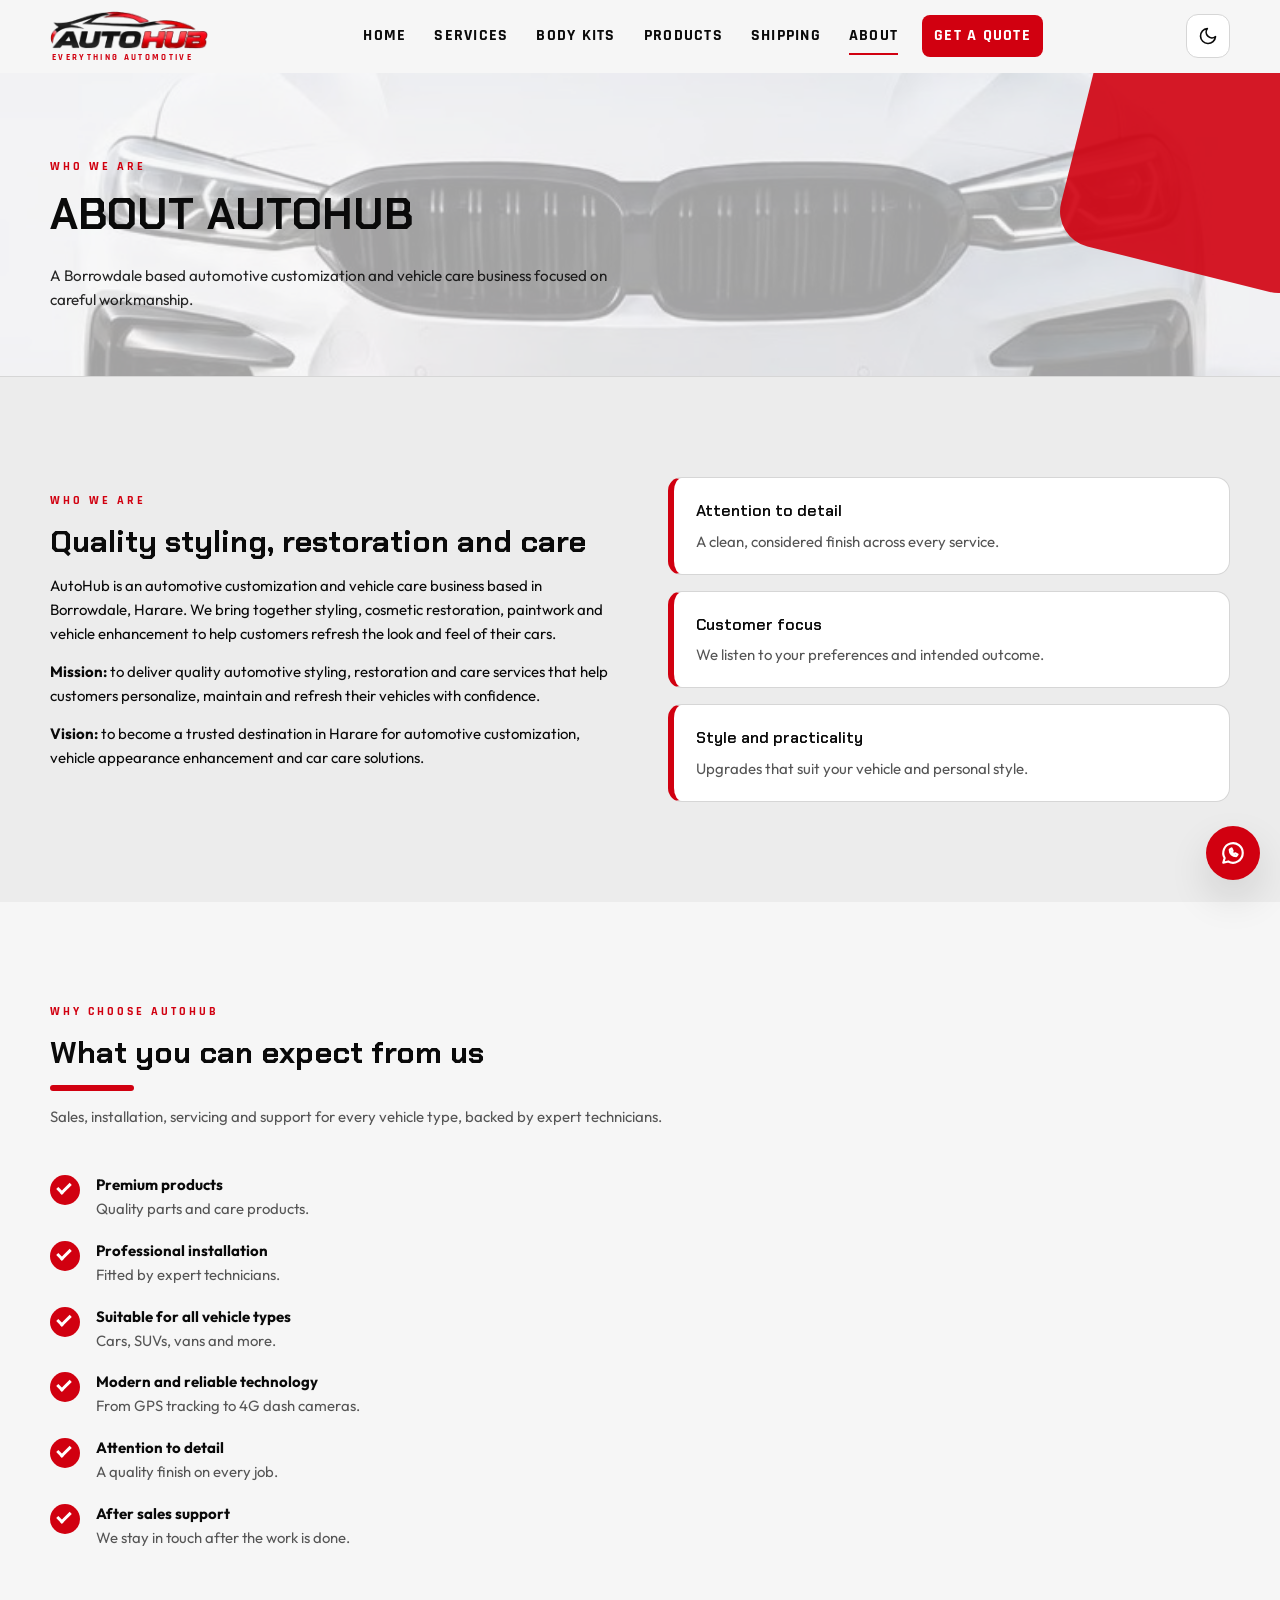
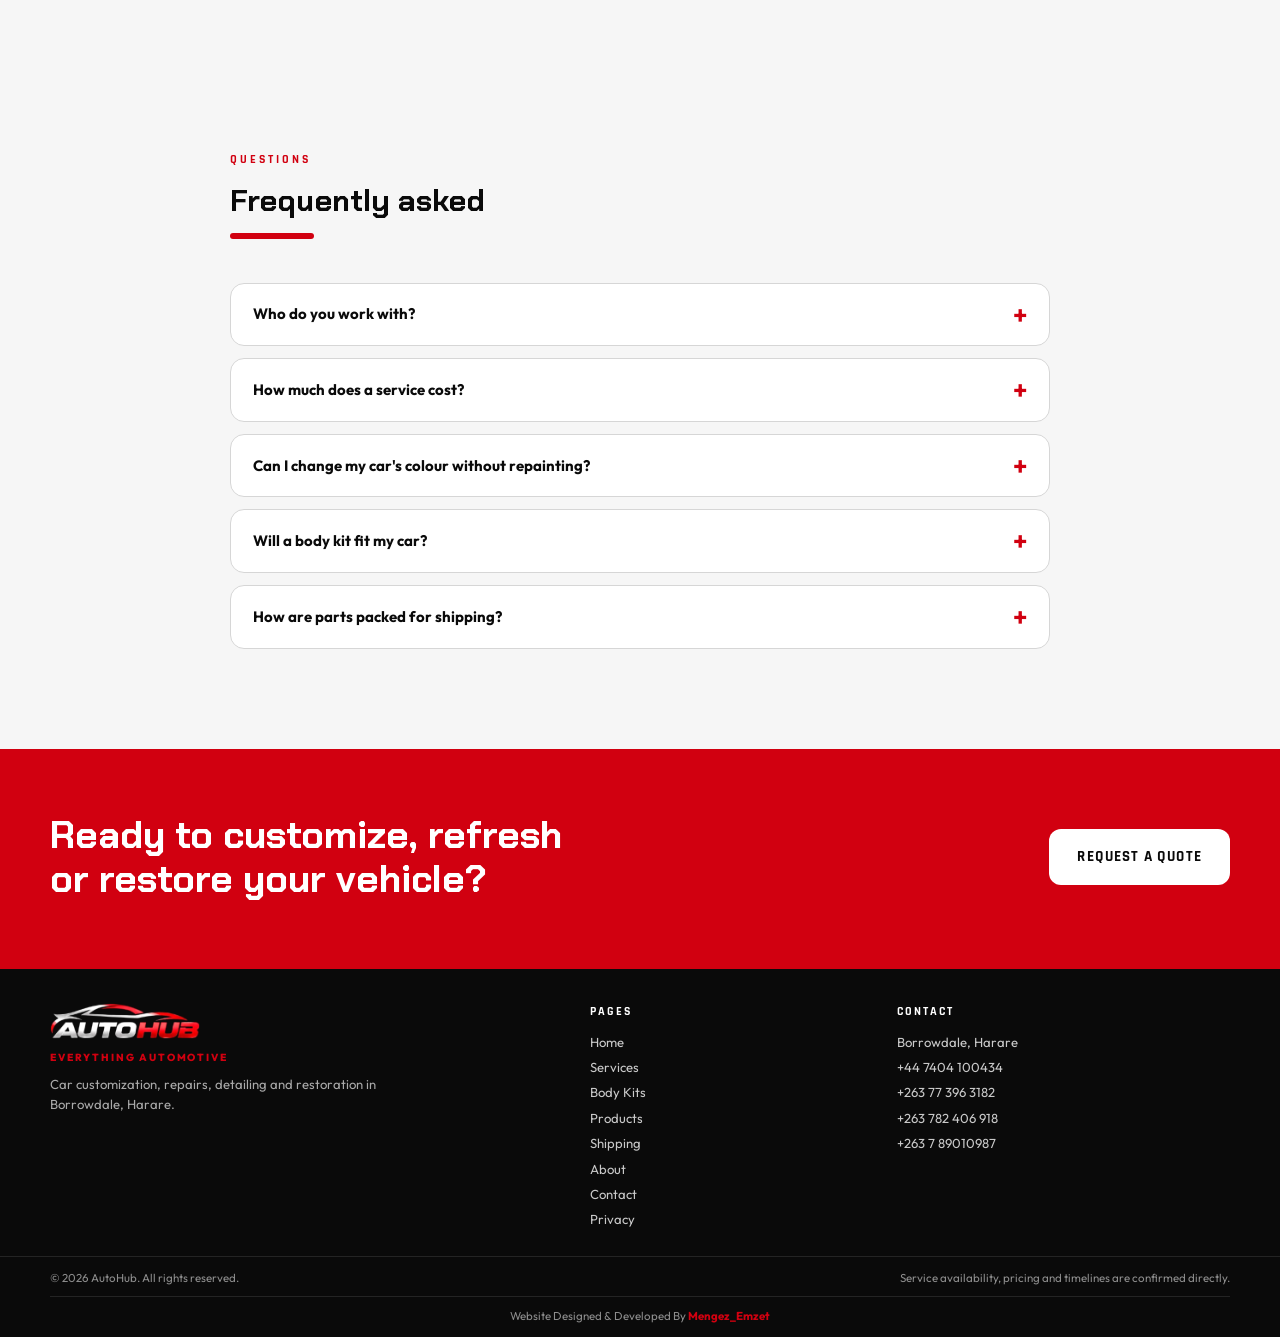
==== commit f2c1e593: "Made some changes, added privacy and sitemap files" ====
--- a/about.html
+++ b/about.html
@@ -3,13 +3,20 @@
 <head>
   <meta charset="UTF-8">
   <meta name="viewport" content="width=device-width, initial-scale=1">
-  <title>About | AutoHub Harare</title>
-  <meta name="description" content="About AutoHub: our mission, vision, values, process and frequently asked questions.">
+  <title>About AutoHub | Car Styling in Harare</title>
+  <meta name="description" content="Learn about AutoHub in Borrowdale, Harare: our mission, values, process and answers to common questions on car styling and care.">
   <meta name="theme-color" content="#0a0a0a">
+  <meta name="google-site-verification" content="YOUR_GOOGLE_SITE_VERIFICATION_CODE">
   <link rel="icon" href="images/logo.png">
   <link rel="stylesheet" href="styles.css">
+  <script async src="https://www.googletagmanager.com/gtag/js?id=G-XXXXXXXXXX"></script>
   <script>
-    /* Set theme before paint to avoid a flash */
+    window.dataLayer = window.dataLayer || [];
+    function gtag(){dataLayer.push(arguments);}
+    gtag('js', new Date());
+    gtag('config', 'G-XXXXXXXXXX');
+  </script>
+  <script>
     (function () {
       try {
         var saved = localStorage.getItem("autohubTheme");
@@ -42,12 +49,6 @@
       </nav>
 
       <div class="headeractions">
-        <a class="iconbtn adminlink" href="admin.html" aria-label="Admin dashboard" title="Admin dashboard">
-          <svg viewBox="0 0 24 24" width="20" height="20" fill="none" stroke="currentColor" stroke-width="2" stroke-linecap="round" stroke-linejoin="round" aria-hidden="true">
-            <path d="M12 2l8 4v6c0 5-3.5 8.5-8 10-4.5-1.5-8-5-8-10V6z"/>
-            <path d="M9 12l2 2 4-4"/>
-          </svg>
-        </a>
         <button class="iconbtn" id="themeToggle" type="button" aria-label="Switch to light mode" aria-pressed="false">
           <svg class="iconsun" viewBox="0 0 24 24" width="20" height="20" fill="none" stroke="currentColor" stroke-width="2" stroke-linecap="round" aria-hidden="true"><circle cx="12" cy="12" r="4"/><path d="M12 2v2M12 20v2M4.9 4.9l1.4 1.4M17.7 17.7l1.4 1.4M2 12h2M20 12h2M4.9 19.1l1.4-1.4M17.7 6.3l1.4-1.4"/></svg>
           <svg class="iconmoon" viewBox="0 0 24 24" width="20" height="20" fill="none" stroke="currentColor" stroke-width="2" stroke-linecap="round" stroke-linejoin="round" aria-hidden="true"><path d="M21 12.8A9 9 0 1 1 11.2 3a7 7 0 0 0 9.8 9.8z"/></svg>
@@ -143,6 +144,7 @@
         <a href="shipping.html">Shipping</a>
         <a href="about.html">About</a>
         <a href="contact.html">Contact</a>
+        <a href="privacy.html">Privacy</a>
       </nav>
       <div class="footcol">
         <h4>Contact</h4>
@@ -158,10 +160,13 @@
         <p>&copy; <span id="year"></span> AutoHub. All rights reserved.</p>
         <p>Service availability, pricing and timelines are confirmed directly.</p>
       </div>
+      <div class="wrap footcredit">
+        <p>Website Designed &amp; Developed By <a href="https://mengez-emzet.github.io/mengezemzet.co.zw/" target="_blank" rel="noopener">Mengez_Emzet</a></p>
+      </div>
     </div>
   </footer>
 
-  <a class="whatsapp" href="https://wa.me/263773963182" target="_blank" rel="noopener" aria-label="Chat with AutoHub on WhatsApp">
+  <a class="whatsapp" href="https://wa.me/263782406918" target="_blank" rel="noopener" aria-label="Chat with AutoHub on WhatsApp">
     <svg viewBox="0 0 24 24" width="26" height="26" fill="none" stroke="currentColor" stroke-width="2" stroke-linecap="round" stroke-linejoin="round" aria-hidden="true"><path d="M21 12a9 9 0 0 1-13.400 7.800L3 21l1.300-4.400A9 9 0 1 1 21 12z"/><path d="M9 9c0 3.500 2.500 6 6 6l1.200-1.700-2.200-1-.9.800c-1-.4-1.800-1.200-2.200-2.200l.8-.9-1-2.200z"/></svg>
   </a>
   <button class="totop" id="toTop" type="button" aria-label="Back to top">
@@ -172,4 +177,4 @@
   <div class="toast" id="toast" role="status" aria-live="polite"></div>
   <script src="script.js"></script>
 </body>
-</html>
+</html>
--- a/styles.css
+++ b/styles.css
@@ -469,6 +469,7 @@
 .pagehero::before { z-index: 1; }
 .pagehero .wrap { z-index: 2; }
 .pagehero .lead { color: var(--text); opacity: 0.88; }
+.ph-about { background-image: url(images/logo.png); }
 
 /* Heading underline draws in */
 .sechead h2::after { content: ""; display: block; width: 0; height: 6px; margin-top: 14px; background: var(--red); border-radius: 4px; transition: width 0.9s var(--ease) 0.3s; }
@@ -1109,18 +1110,6 @@
 #styles .rightcol { position: sticky; top: 90px; }
 @media (max-width: 980px) { #styles .rightcol { position: static; } #styles .rightcol .figure img { max-height: none; } }
 
-/* OLD brand marquee styles (drawn SVG logos), kept for reference
-.brandmarquee { overflow: hidden; margin-top: 14px; padding: 6px 0; }
-.brandtrack { display: flex; width: max-content; animation: scroll 38s linear infinite; }
-.brandmarquee:hover .brandtrack { animation-play-state: paused; }
-.bmset { display: flex; gap: 16px; padding-right: 16px; }
-.bm { display: inline-flex; align-items: center; gap: 14px; padding: 14px 26px; background: var(--card); border: 1px solid var(--line); border-radius: 14px; white-space: nowrap; transition: border-color 0.3s, color 0.3s, transform 0.3s var(--ease); }
-.bm svg { width: 34px; height: 34px; flex: none; }
-.bm b { font-family: "Rajdhani", "Arial Narrow", sans-serif; font-size: 1.05rem; letter-spacing: 0.1em; text-transform: uppercase; }
-.bm:hover { border-color: var(--red); color: var(--red); transform: translateY(-4px); }
-@media (max-width: 600px) { .bm { padding: 10px 18px; gap: 10px; } .bm svg { width: 26px; height: 26px; } .bm b { font-size: 0.95rem; } }
-*/
-
 /* Compatible brands: scrolling strip with real logo pictures (images/brands) */
 .brandlogos { overflow: hidden; margin-top: 14px; padding: 6px 0; }
 .bltrack { display: flex; width: max-content; animation: scroll 38s linear infinite; }
@@ -1147,3 +1136,15 @@
 @media (max-width: 600px) {
   .adminlink { display: none; }
 }
+
+.footcredit { text-align: center; padding-top: 10px; margin-top: 10px; border-top: 1px solid #242424; }
+.footcredit p { margin: 0; font-size: 0.72rem; color: #8d8d8d; }
+.footcredit a { color: var(--red); font-weight: 700; transition: color 0.25s; }
+.footcredit a:hover { color: #ff2e35; text-decoration: underline; }
+
+.legal h2 { margin-top: 30px; margin-bottom: 8px; }
+.legal h2:first-child { margin-top: 0; }
+.legal p { color: var(--muted); margin-bottom: 10px; }
+.legal ul { list-style: disc; padding-left: 22px; margin-bottom: 12px; display: grid; gap: 6px; color: var(--muted); }
+.legal a { color: var(--red); text-decoration: underline; }
+.legal code { font-family: monospace; background: var(--bg2); padding: 1px 6px; border-radius: 4px; font-size: 0.85em; }
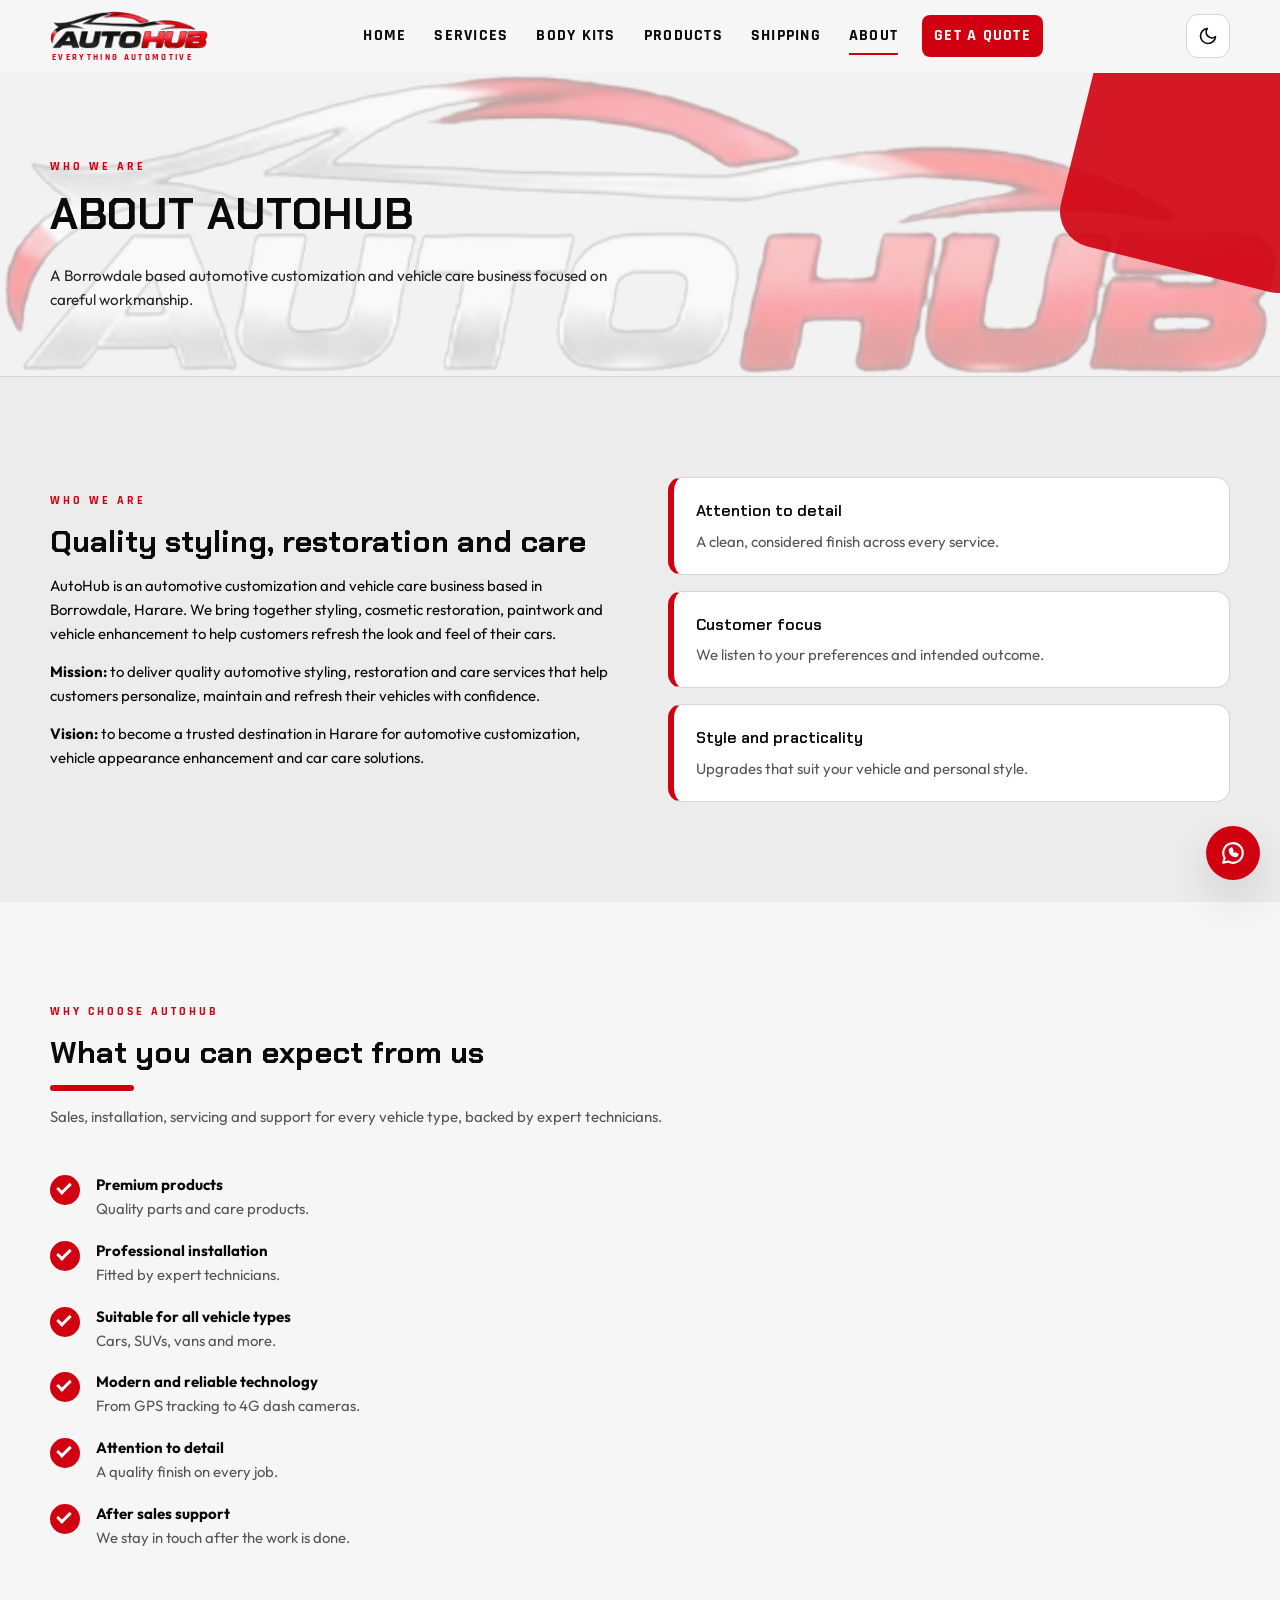
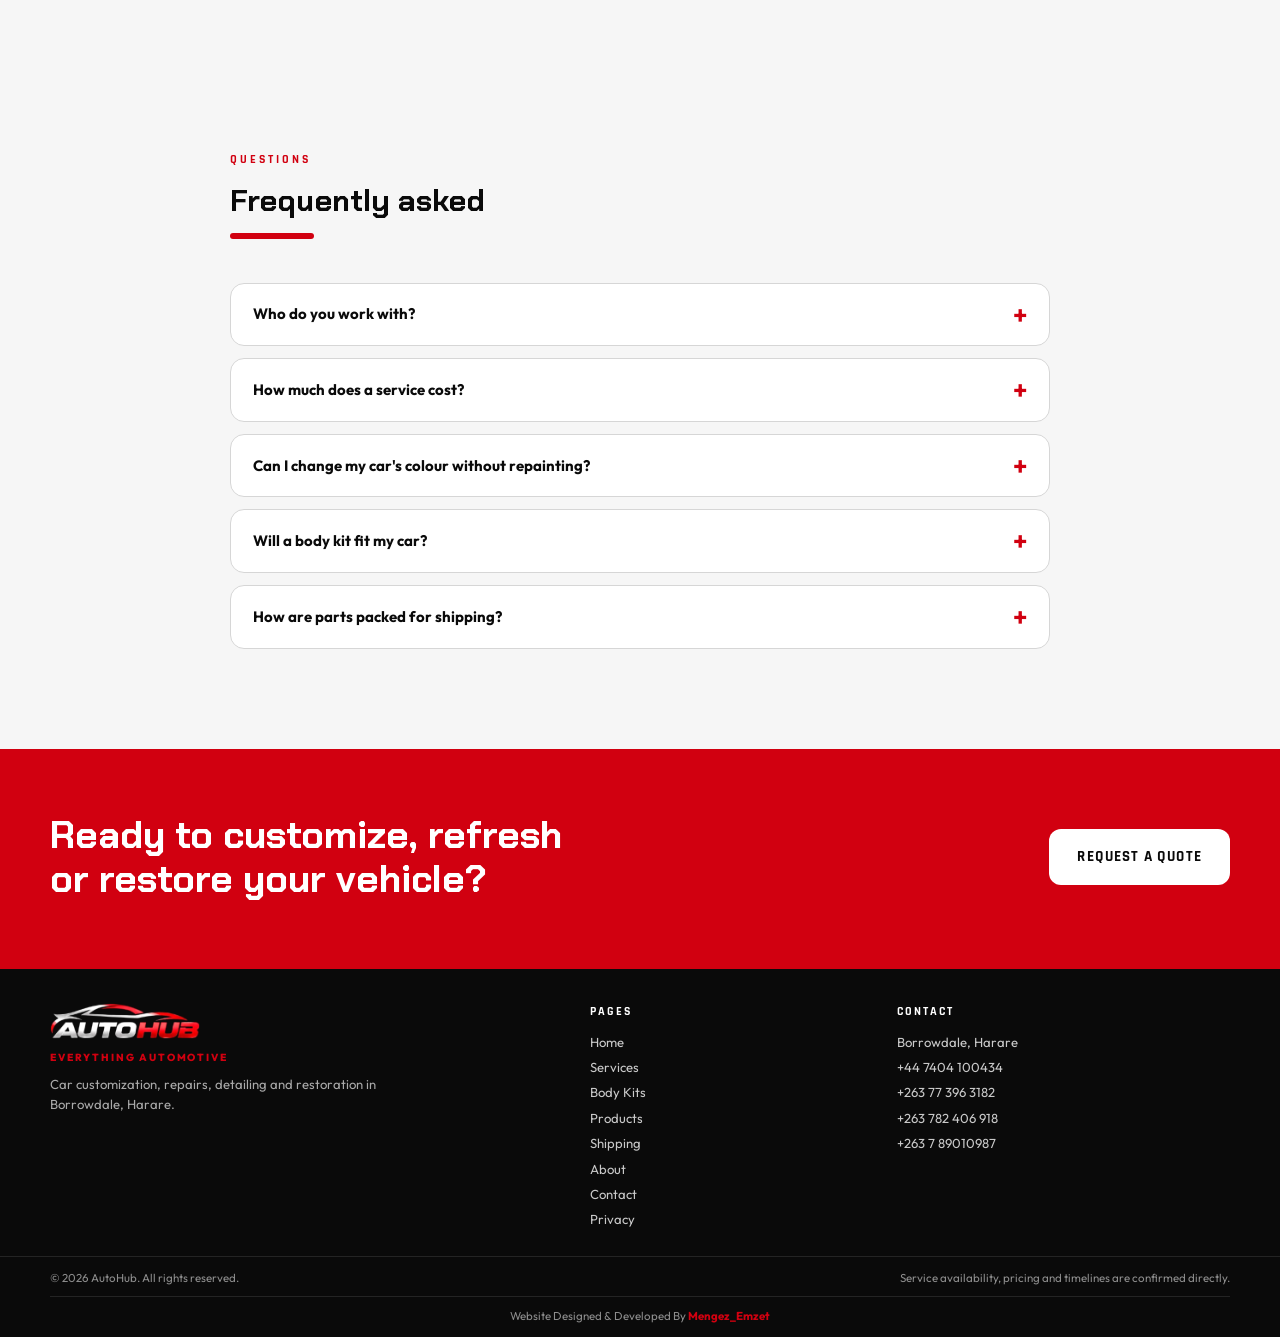
==== commit 9170c15c: "made some minor changes" ====
--- a/about.html
+++ b/about.html
@@ -61,7 +61,7 @@
   </header>
 
   <main id="main">
-    <section class="pagehero ph-car">
+    <section class="pagehero ph-about">
       <div class="wrap">
         <p class="eyebrow reveal">Who we are</p>
         <h1 class="reveal">About AutoHub</h1>
--- a/styles.css
+++ b/styles.css
@@ -1134,7 +1134,8 @@
 .adminlink svg { transition: transform 0.3s var(--ease); }
 .adminlink:hover svg { transform: scale(1.1); }
 @media (max-width: 600px) {
-  .adminlink { display: none; }
+  .adminlink { width: 34px; height: 34px; border-radius: 9px; }
+  .adminlink svg { width: 16px; height: 16px; }
 }
 
 .footcredit { text-align: center; padding-top: 10px; margin-top: 10px; border-top: 1px solid #242424; }
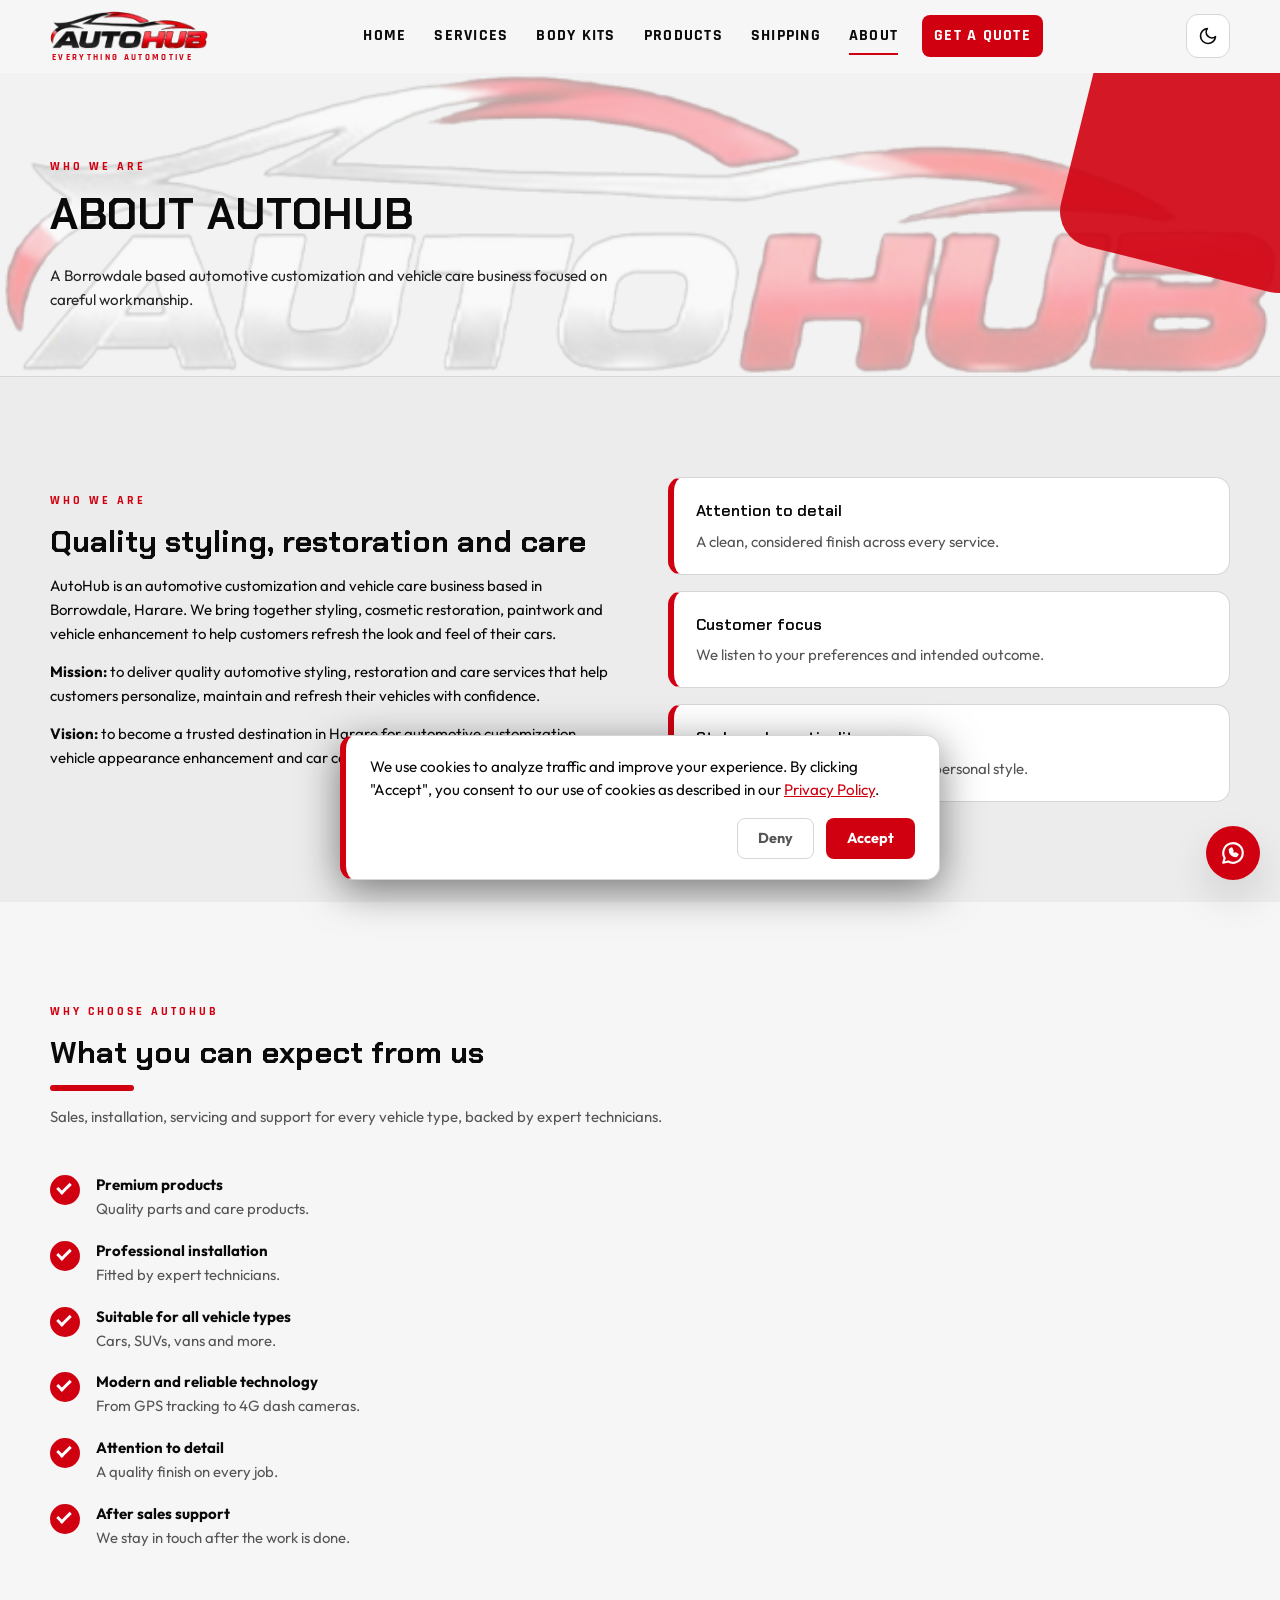
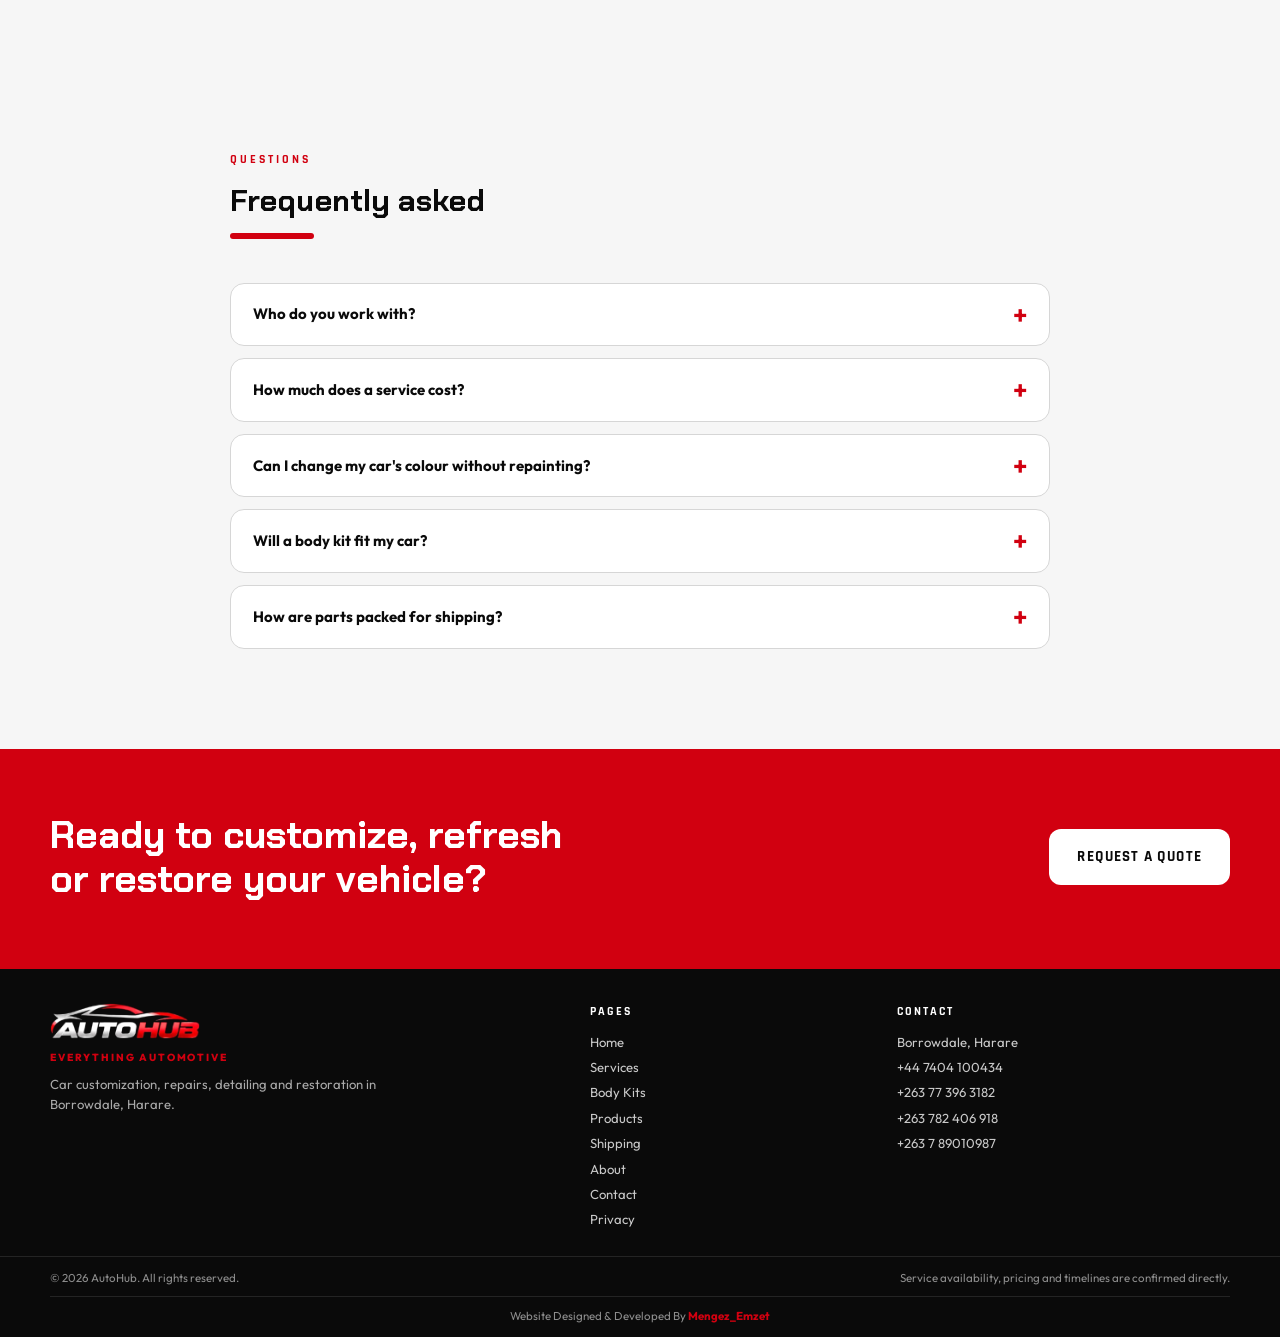
==== commit 991b1f94: "Added Google Analytics" ====
--- a/about.html
+++ b/about.html
@@ -9,13 +9,27 @@
   <meta name="google-site-verification" content="YOUR_GOOGLE_SITE_VERIFICATION_CODE">
   <link rel="icon" href="images/logo.png">
   <link rel="stylesheet" href="styles.css">
-  <script async src="https://www.googletagmanager.com/gtag/js?id=G-XXXXXXXXXX"></script>
-  <script>
-    window.dataLayer = window.dataLayer || [];
-    function gtag(){dataLayer.push(arguments);}
-    gtag('js', new Date());
-    gtag('config', 'G-XXXXXXXXXX');
-  </script>
+    <!-- Google Analytics with Consent Mode -->
+    <script async src="https://www.googletagmanager.com/gtag/js?id=G-X2MT2DSR04"></script>
+    <script>
+      window.dataLayer = window.dataLayer || [];
+      function gtag(){dataLayer.push(arguments);}
+      
+      // Default to denied until the user accepts
+      gtag('consent', 'default', {
+        'analytics_storage': 'denied'
+      });
+  
+      gtag('js', new Date());
+      gtag('config', 'G-X2MT2DSR04');
+  
+      // Check if they already accepted previously
+      try {
+        if (localStorage.getItem('autohubCookieConsent') === 'accepted') {
+          gtag('consent', 'update', { 'analytics_storage': 'granted' });
+        }
+      } catch (e) {}
+    </script>
   <script>
     (function () {
       try {
--- a/styles.css
+++ b/styles.css
@@ -1148,4 +1148,92 @@
 .legal p { color: var(--muted); margin-bottom: 10px; }
 .legal ul { list-style: disc; padding-left: 22px; margin-bottom: 12px; display: grid; gap: 6px; color: var(--muted); }
 .legal a { color: var(--red); text-decoration: underline; }
-.legal code { font-family: monospace; background: var(--bg2); padding: 1px 6px; border-radius: 4px; font-size: 0.85em; }+.legal code { font-family: monospace; background: var(--bg2); padding: 1px 6px; border-radius: 4px; font-size: 0.85em; }
+
+/* ===== Cookie Consent Banner ===== */
+.cookie-banner {
+  position: fixed;
+  bottom: 20px;
+  left: 50%;
+  transform: translate(-50%, 150%);
+  width: min(600px, calc(100% - 32px));
+  background: var(--card);
+  border: 1px solid var(--line);
+  border-left: 6px solid var(--red);
+  border-radius: var(--radius);
+  padding: 20px 24px;
+  z-index: 500;
+  box-shadow: 0 10px 40px rgba(0, 0, 0, 0.5);
+  display: flex;
+  flex-direction: column;
+  gap: 16px;
+  transition: transform 0.6s var(--ease), opacity 0.4s;
+  opacity: 0;
+  pointer-events: none;
+}
+
+.cookie-banner.show {
+  transform: translate(-50%, 0);
+  opacity: 1;
+  pointer-events: auto;
+}
+
+.cookie-banner p {
+  margin: 0;
+  font-size: 0.95rem;
+  color: var(--text);
+  line-height: 1.5;
+}
+
+.cookie-banner a {
+  color: var(--red);
+  text-decoration: underline;
+}
+
+.cookie-btns {
+  display: flex;
+  gap: 12px;
+  justify-content: flex-end;
+}
+
+.cookie-btn {
+  padding: 8px 20px;
+  border-radius: 8px;
+  font-weight: 700;
+  font-size: 0.9rem;
+  cursor: pointer;
+  transition: all 0.3s var(--ease);
+  border: 1px solid transparent;
+}
+
+.cookie-btn.accept {
+  background: var(--red);
+  color: #ffffff;
+}
+
+.cookie-btn.accept:hover {
+  background: var(--redhover);
+  transform: translateY(-2px);
+}
+
+.cookie-btn.deny {
+  background: transparent;
+  color: var(--muted);
+  border-color: var(--line);
+}
+
+.cookie-btn.deny:hover {
+  color: var(--text);
+  border-color: var(--text);
+  transform: translateY(-2px);
+}
+
+@media (max-width: 600px) {
+  .cookie-btns {
+    flex-direction: column-reverse;
+  }
+  .cookie-btn {
+    width: 100%;
+    text-align: center;
+  }
+}
